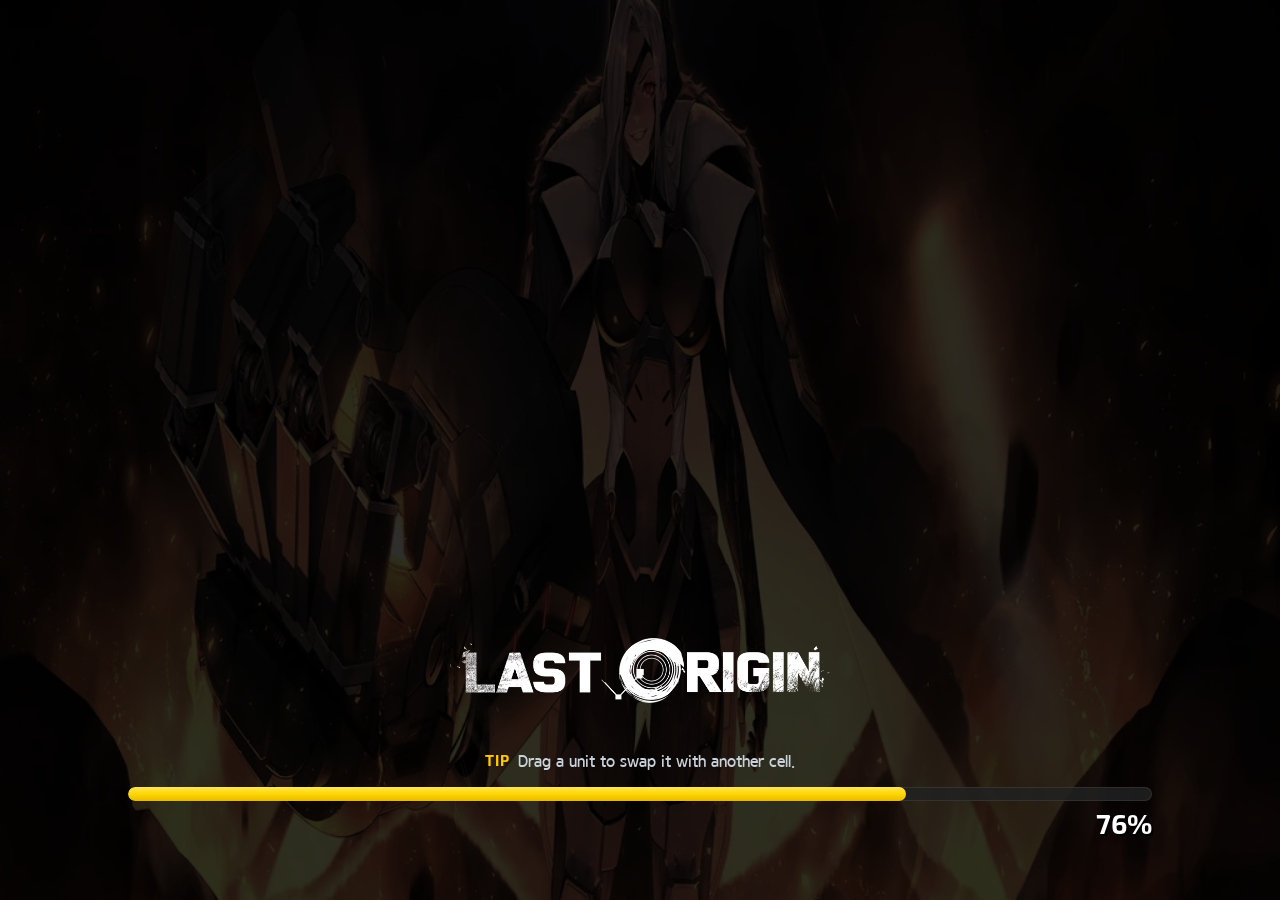
==== index.html @ cac37689 "Hell: pick one SS to start with (the battle waits until one is chosen) Co-Authored-By: Claude Opus 5" ====
<!doctype html>
<html lang="ko">
<head>
<meta charset="utf-8">
<meta name="viewport" content="width=device-width, initial-scale=1, viewport-fit=cover">
<meta name="theme-color" content="#0b0c0e">
<meta name="mobile-web-app-capable" content="yes">
<meta name="apple-mobile-web-app-capable" content="yes">
<meta name="apple-mobile-web-app-status-bar-style" content="black-translucent">
<meta name="apple-mobile-web-app-title" content="오르카 디펜스">
<meta name="format-detection" content="telephone=no">
<link rel="manifest" href="manifest.webmanifest">
<link rel="icon" href="icons/icon-192.png">
<link rel="apple-touch-icon" href="icons/icon-180.png">
<title>오르카 랜덤 디펜스</title>
<link rel="stylesheet" href="css/game.css">
<script defer src="js/pack.js"></script>
<script defer src="js/ui_assets.js"></script>
</head>
<body>
<div id="app">
  <header id="top">
    <div class="round" id="roundBox">
      <div class="rlabel"><small>WAVE</small><b id="waveNum">1<i>/80</i></b></div>
      <div class="rbody">
        <div class="rtop"><span class="rtitle" id="waveName">작전 대기</span><span class="rtime"><i class="ico"></i><span id="waveTime"></span></span></div>
        <div class="gauge"><i id="waveBar"></i></div>
      </div>
    </div>
    <div class="enemy" id="enemyBox" title="필드의 적이 100기가 되면 작전 실패">
      <span class="eicon"></span>
      <div class="ebody"><div class="etop"><span>적 개체 수</span><b id="enemyNum">0 / 100</b></div><div class="gauge r"><i id="enemyBar"></i></div></div>
    </div>
    <!-- boss / elite panel: part of the HUD (never over the field); between bosses it names the next one -->
    <div id="bossBar" class="idle"><div class="bimg" id="bossImg"></div><div class="bmain"><div class="row"><span id="bossName"></span><span id="bossTime"></span></div><div class="gauge r"><i id="bossHp"></i></div></div></div>
    <div class="spacer"></div>
    <div class="res" title="부품: 소환·강화 / 참치: 도박">
      <span class="ri gear"></span><b id="gold" class="gold">0</b><span class="sep"></span><span class="ri tuna"></span><b id="gems" class="gems">0</b>
    </div>
    <button class="rbtn" id="btnSettings" title="설정" aria-label="설정"><span class="g gear"></span></button>
    <button class="rbtn" id="btnPause" title="일시 정지 (P)" aria-label="일시 정지"><span class="g pause"></span></button>
  </header>

  <main id="stage">
    <div id="numLayer"></div>
    <button class="nextw" id="btnNext" title="다음 웨이브 호출 (N)" aria-label="다음 웨이브 호출 (N)" hidden><span></span><b>NEXT</b></button>
    <div id="toasts" role="status" aria-live="polite"></div>
    <div id="tip" hidden role="note"></div>
    <div id="reward" hidden></div>
    <div id="banner" class="banner" role="status" aria-live="polite"></div>
    <div id="announce" aria-live="polite"></div>
    <div id="roulette" aria-live="polite" hidden></div>
    <div id="popup" hidden></div>
    <div id="modal" hidden><div class="pwin" id="drawer"></div></div>
    <div id="pauseOv" hidden>
      <div class="dlg">
        <h4>작전 일시 정지</h4>
        <p>전투가 멈춰 있습니다. 작전을 계속하거나 처음부터 다시 시작할 수 있습니다.</p>
        <div class="row"><button class="btn" id="btnResume">작전 계속</button><button class="btn d" id="btnPauseSet">설정</button><button class="btn o" id="btnRestart">재출격</button><button class="btn d" id="btnPauseHome">타이틀</button></div>
        <div class="keys"><kbd>P</kbd> 계속 · <kbd>Esc</kbd> 닫기</div>
      </div>
    </div>
  </main>

  <footer id="bottom">
    <div id="odds"></div>
    <div class="acts">
      <button id="btnGamble" class="act" title="참치를 걸고 상위 랭크 유닛에 도전"><span class="ai random"></span><b>도박</b><small>참치 사용</small></button>
      <button id="btnSummon" class="summon" title="부품으로 무작위 유닛 소환 (Space)"><kbd>SPACE</kbd><span class="st"><b>소환</b><small><i class="ri"></i><span id="summonCost">20</span></small></span><span class="hexb"></span><span class="aidb" id="aidMini"></span></button>
      <button id="btnUpgrade" class="act" title="공격력 · 보스 피해 · 보급 · 행운 강화 (U)"><span class="ai research"></span><b>강화</b><small>공격력</small></button>
      <button id="btnMythic" class="act" title="연관 대원을 모아 UR 유닛 조합"><span class="ai mechanic"></span><b>조합</b><small>UR</small></button>
      <button id="btnSpeed" class="act" title="게임 속도 (1 · 2 · 3)"><span class="ai speed"></span><b id="speedTx">x1</b><small>배속</small></button>
      <button id="btnAuto" class="act" title="자동 진행: 소환 · 합성 (A)" aria-pressed="false"><span class="ai auto"></span><b>AUTO</b><small>자동 진행</small></button>
    </div>
  </footer>
</div>

<div id="loading" class="overlay">
  <div class="lbg"></div>
  <div class="lo" id="loadLogo"></div>
  <div class="ltip" id="loadTip"></div>
  <div class="lbar"><i id="loadBar"></i></div>
  <div class="lpct num" id="loadPct">0%</div>
</div>

<div id="title" class="overlay">
  <div id="titleBg"></div>
  <div class="logo"><div class="lo" id="logoImg"></div><div class="sub">RANDOM DEFENSE</div><h1>오르카 방어 작전</h1></div>
  <div id="titleChars"></div>
  <div class="brief">
    <div class="bh"><b>작전 브리핑</b><small>OPERATION BRIEFING</small></div>
    <div class="howto">
      <div><b><i>01</i>소환</b>부품으로 무작위 바이오로이드를 소환합니다. 소환할수록 비용이 오릅니다.</div>
      <div><b><i>02</i>합성</b>같은 유닛 3기를 모으면 한 단계 높은 랭크의 무작위 유닛이 됩니다.</div>
      <div><b><i>03</i>LR · UR</b>SSS 3기를 합성하면 LR, 같은 부대·연관 대원을 모으면 UR 유닛(같은 UR은 1기 한정)이 탄생합니다.</div>
      <div><b><i>04</i>방어</b>적이 100기 쌓이면 실패. 보스를 제한 시간 안에 못 잡으면 폭주합니다. 80웨이브 최종 보스를 쓰러뜨리면 승리!</div>
    </div>
  </div>
  <div class="diffs" id="diffSel"></div>
  <button class="btn lg" id="btnStart">작전 개시</button>
  <button class="btn d cont" id="btnContinue" hidden></button>
  <div class="best" id="bestRec"></div>
  <div class="keys"><kbd>Space</kbd> 소환 · <kbd>M</kbd> 합성 · <kbd>1</kbd><kbd>2</kbd><kbd>3</kbd> 속도 · <kbd>N</kbd> 다음 웨이브 · <kbd>P</kbd> 일시 정지 · 유닛을 드래그해 위치 교환</div>
  <button class="notesBtn" id="btnNotes">패치 노트</button>
  <div class="ver">LAST ORIGIN FAN DEFENSE · ver 1.68</div>
</div>

<div id="pickOv" hidden role="dialog" aria-modal="true" aria-labelledby="pickTitle">
  <div class="dlg pickdlg">
    <h4 id="pickTitle">출격 대원 선택</h4>
    <p>헬 작전에 함께할 SS 대원 한 명을 고르세요</p>
    <div class="plist" id="pickList"></div>
  </div>
</div>

<div id="notesOv" hidden role="dialog" aria-modal="true" aria-labelledby="notesTitle">
  <div class="dlg notes">
    <h4 id="notesTitle">패치 노트</h4>
    <div class="nlist" id="notesList"></div>
    <div class="row"><button class="btn d" id="notesClose">닫기</button></div>
  </div>
</div>

<div id="askOv" hidden role="alertdialog" aria-modal="true" aria-labelledby="askTitle">
  <div class="dlg">
    <h4 id="askTitle"></h4>
    <p id="askText"></p>
    <div class="row"><button class="btn o" id="askOk"></button><button class="btn d" id="askNo">취소</button></div>
  </div>
</div>

<div id="result" class="overlay" hidden>
  <div class="rwrap">
    <div class="mc">
      <h2>임무 완료</h2>
      <div class="lab"></div>
      <div class="reason"></div>
      <div class="stars"><i></i><i></i><i></i></div>
      <div class="ml"></div>
      <div class="rbtns"><button class="btn lg" id="btnRetry">재출격</button><button class="btn d lg" id="btnHome">타이틀</button></div>
    </div>
    <div class="report"><div class="rh"><b>전투 보고</b><small>BATTLE REPORT</small></div><div class="rteam"></div></div>
  </div>
</div>

<script defer src="js/vendor/three.min.js"></script>
<script defer src="js/vendor/CopyShader.js"></script>
<script defer src="js/vendor/LuminosityHighPassShader.js"></script>
<script defer src="js/vendor/EffectComposer.js"></script>
<script defer src="js/vendor/RenderPass.js"></script>
<script defer src="js/vendor/ShaderPass.js"></script>
<script defer src="js/vendor/UnrealBloomPass.js"></script>
<script defer src="js/assets.js"></script>
<script defer src="js/commander.js"></script>
<script defer src="js/notes.js"></script>
<script defer src="js/data.js"></script>
<script defer src="js/i18n_data.js"></script>
<script defer src="js/i18n.js"></script>
<script defer src="js/anim_events.js"></script>
<script defer src="js/audio.js"></script>
<script defer src="js/fx.js"></script>
<script defer src="js/sd.js"></script>
<script defer src="js/fxbake.js"></script>
<script defer src="js/fx/_meta.js"></script>
<script defer src="js/ui.js"></script>
<script defer src="js/game.js"></script>
<script defer src="js/tutorial.js"></script>
<script>
// scripts are deferred so the loading screen paints first; they run in order before DOMContentLoaded
// a failed boot (no network for the three.js CDN, no WebGL) must say so instead of leaving the loading bar stuck
function bootFailed(err) {
  console.error(err);
  const tip = document.getElementById('loadTip'), tr = (s) => (window.T ? T(s) : s);
  const gl = (() => { try { const c = document.createElement('canvas'); return !!(c.getContext('webgl2') || c.getContext('webgl')); } catch (e) { return false; } })();
  tip.innerHTML = '<b style="color:#ff6060">' + tr(!window.THREE ? '그래픽 엔진을 불러오지 못했습니다. 네트워크 연결을 확인해 주세요.' : !gl ? '이 브라우저/기기에서 WebGL을 사용할 수 없습니다.' : '게임을 시작하지 못했습니다.') + '</b> ' +
    '<button class="btn" style="margin-left:8px;height:32px;padding:0 14px;font-size:14px" onclick="location.reload()">' + tr('다시 시도') + '</button>';
}
document.addEventListener('DOMContentLoaded', () => {
  try {
    I18N.init();
    if (!window.THREE || !window.GAME) throw new Error('engine scripts missing');
    Promise.resolve(GAME.boot()).catch(bootFailed);
  } catch (e) { bootFailed(e); }
});
// dev only: index.html?smoke=1 runs the smoke tests (tools/lab/smoke.js) once the game has loaded
if (/[?&]smoke=1/.test(location.search)) {
  document.addEventListener('DOMContentLoaded', () => { const s = document.createElement('script'); s.src = 'tools/lab/smoke.js?' + Date.now(); document.head.appendChild(s); });
}
// dev only: index.html?mute=1&lab=<plan> runs a balance batch (tools/lab/balance.js) in a headless browser
if (/[?&]lab=/.test(location.search)) {
  document.addEventListener('DOMContentLoaded', () => {
    const plan = JSON.parse(decodeURIComponent(location.search.match(/[?&]lab=([^&]*)/)[1]));
    const t0 = Date.now();
    const go = () => {
      if (!window.GAME || !window.UI || !document.getElementById('loading').hidden) {
        if (Date.now() - t0 > 90000) { location.reload(); return; } // a stalled load (busy dev server): start over
        return setTimeout(go, 300);
      }
      document.getElementById('btnStart').click();
      const s = document.createElement('script');
      s.src = 'tools/lab/balance.js?' + Date.now();
      s.onload = async () => {
        // a sweep may override the difficulty's enemy HP curve: plan.hp = [hp0, hp1]
        if (plan.hp) plan.runs.forEach((p) => p.diffs.forEach((d) => Object.assign(DATA.BAL.diffs[d], { hp0: plan.hp[0], hp1: plan.hp[1] })));
        for (const p of plan.runs) await BALANCE.evaluate(p);
        fetch('tools/lab/out/lab_done_' + plan.id + '.json', { method: 'PUT', body: '{}' });
      };
      document.head.appendChild(s);
    };
    go();
  });
}
// no "install this app?" banner (Chrome / Edge / Android): the page stays a page; the browser menu can still add it
addEventListener('beforeinstallprompt', (e) => e.preventDefault());
// offline cache for installs / repeat visits (skipped on local / LAN dev hosts unless ?sw=1)
const devHost = /^(localhost|127\.|10\.|192\.168\.|172\.(1[6-9]|2\d|3[01])\.|\[?::1)/.test(location.hostname);
if ('serviceWorker' in navigator && location.protocol !== 'file:' && (!devHost || /[?&]sw=1/.test(location.search))) {
  // a new build waits (old worker + old cache keep serving this session) until the player is on the title screen:
  // only then it is activated and the page reloads, so neither a battle nor its result screen is interrupted
  const hadController = !!navigator.serviceWorker.controller;
  const atTitle = () => !window.GAME || GAME.G.phase === 'title';
  navigator.serviceWorker.register('sw.js').then((reg) => {
    setInterval(() => { if (reg.waiting && hadController && atTitle()) reg.waiting.postMessage('skipWaiting'); }, 2000);
  }).catch(() => {});
  navigator.serviceWorker.addEventListener('controllerchange', () => { if (hadController && atTitle()) location.reload(); });
}
// a lazily loaded data file from a newer deploy was refused (BUILD_MISMATCH): pick up the new build at the title
if (location.protocol !== 'file:') {
  // once per session at most: if the mismatch survives the reload (stale HTTP / edge cache), stop and tell the player
  const tries = () => { try { return +sessionStorage.getItem('lao_mismatch_reload') || 0; } catch (e) { return 9; } };
  let told = false;
  setInterval(() => {
    if (!window.GAME) return;
    // a battle running on consistent data: this build is fine, so a later deploy may reload once again
    if (!window.BUILD_MISMATCH && GAME.G.phase === 'play' && tries()) { try { sessionStorage.removeItem('lao_mismatch_reload'); } catch (e) { /* ignore */ } }
    if (!window.BUILD_MISMATCH || GAME.G.phase !== 'title') return;
    if (tries() < 1) { try { sessionStorage.setItem('lao_mismatch_reload', '1'); } catch (e) { /* no storage: no reload */ } if (tries() === 1) location.reload(); }
    else if (!told) { told = true; if (window.UI && UI.toast) UI.toast(T('새 버전이 배포되었습니다. 앱을 다시 열면 적용됩니다'), ''); }
  }, 2000);
}
</script>
</body>
</html>
---- css/game.css ----
/* HUD styled after the original game's NGUI panels (Panel_StageBattle, Panel_RoundInfo, Panel_ToastMsg,
   Panel_GambleResult, Panel_MissionComplete/Fail, Panel_battle_MessageDialog). Sprites come from
   js/ui_assets.js as --s-<key> custom properties. */
:root {
  --ink: #16181c;
  --panel: rgba(12, 13, 16, 0.86);
  --hudbg: rgba(10, 12, 16, 0.78);
  --panel2: rgba(26, 28, 33, 0.94);
  --line: #8f9294;
  --line2: rgba(255, 255, 255, 0.12);
  --y: #ffcc00;
  --y2: #f7c00a;
  --o: #ff7800;
  --o2: #ff6200;
  --cy: #33d1fa;
  --gr: #8df419;
  --red: #d71e1e;
  --txt: #ffffff;
  --txt2: #e1ffff;
  --mut: #9aa3ab;
  --navy: #18314b;
  --C: #63d34a; --R: #38b6ff; --E: #ffc81e; --L: #ff9420; --M: #ff3d5a;
  --kr: 'Godo', 'Noto Sans KR', system-ui, sans-serif;
  --en: 'Exo2', 'Godo', system-ui, sans-serif;
}
* { box-sizing: border-box; }
html, body { margin: 0; height: 100%; background: #0b0c0e; color: var(--txt); overflow: hidden; overscroll-behavior: none;
  -webkit-tap-highlight-color: transparent; -webkit-touch-callout: none; -webkit-text-size-adjust: 100%;
  font-family: var(--kr); font-weight: 400; user-select: none; -webkit-user-select: none; touch-action: none; }
button { font: inherit; color: inherit; cursor: pointer; background: none; border: 0; padding: 0; }
button:disabled { cursor: not-allowed; }
::-webkit-scrollbar { width: 8px; height: 8px; }
::-webkit-scrollbar-track { background: rgba(0, 0, 0, 0.35); }
::-webkit-scrollbar-thumb { background: rgba(255, 204, 0, 0.55); }
::-webkit-scrollbar-thumb:hover { background: var(--y); }
* { scrollbar-color: rgba(255, 204, 0, 0.55) rgba(0, 0, 0, 0.35); scrollbar-width: thin; }
button:focus-visible { outline: 2px solid var(--y); outline-offset: 2px; }
.num { font-family: var(--en); font-weight: 700; font-variant-numeric: tabular-nums; }
.sp { display: inline-block; background: center / contain no-repeat; flex: none; }
.ico { width: 1.1em; height: 1.1em; vertical-align: -0.2em; margin-right: 3px; display: inline-block; background: center / contain no-repeat; }
.ico.gear { background-image: var(--s-i_gear); filter: brightness(0) saturate(100%) invert(80%) sepia(64%) saturate(1200%) hue-rotate(359deg); }
.ico.tuna { background-image: var(--s-i_tuna); width: 1.35em; }
[data-tip] { position: relative; }

#app { position: fixed; inset: 0; display: flex; flex-direction: column; }

/* ── top HUD ─────────────────────────────────────────── */
#top { position: relative; display: flex; align-items: center; gap: 12px; z-index: 5;
  padding: max(8px, env(safe-area-inset-top)) max(14px, env(safe-area-inset-right)) 8px max(14px, env(safe-area-inset-left));
  background: linear-gradient(180deg, rgba(8, 9, 11, 0.96), rgba(8, 9, 11, 0.78) 70%, rgba(8, 9, 11, 0)); }
#top::after { content: ''; position: absolute; left: 0; right: 0; bottom: 0; height: 1px;
  background: linear-gradient(90deg, rgba(255, 204, 0, 0.55), rgba(255, 255, 255, 0.08) 40%, rgba(255, 255, 255, 0.08) 60%, rgba(255, 204, 0, 0.35)); }
.spacer { flex: 1; }

/* round panel: Panel_RoundInfo (dark block, orange round tag, yellow progress) */
.round { position: relative; display: flex; align-items: stretch; min-width: 300px; height: 50px; background: var(--hudbg);
  border: 1px solid rgba(143, 146, 148, 0.55); clip-path: polygon(0 0, 100% 0, calc(100% - 14px) 100%, 0 100%); }
.round .rlabel { display: flex; flex-direction: column; justify-content: center; align-items: flex-start; padding: 0 14px 0 12px;
  background: linear-gradient(100deg, #ffcc00, #f0a800); color: #111; clip-path: polygon(0 0, 100% 0, calc(100% - 12px) 100%, 0 100%); padding-right: 22px; }
.round .rlabel small { font-family: var(--en); font-weight: 700; font-size: 11px; letter-spacing: 2px; line-height: 1; }
.round .rlabel b { font-family: var(--en); font-weight: 900; font-style: italic; font-size: 30px; line-height: 0.95; }
.round .rlabel b i { font-size: 13px; font-weight: 700; font-style: normal; opacity: 0.65; margin-left: 2px; }
.round .rbody { flex: 1; display: flex; flex-direction: column; justify-content: center; gap: 5px; padding: 0 22px 0 10px; min-width: 0; }
.round .rtop { display: flex; justify-content: space-between; align-items: baseline; gap: 8px; white-space: nowrap; }
.round .rtitle { font-size: 14px; color: var(--y); overflow: hidden; text-overflow: ellipsis; }
.round .rtitle.boss { color: #ff6a4d; }
.round .rtime { font-family: var(--en); font-weight: 700; font-size: 14px; color: var(--txt2); }
.round .rtime .ico { width: 14px; height: 14px; background-image: var(--s-i_time); }
.gauge { position: relative; height: 8px; background: rgba(34, 9, 5, 0.75); border: 1px solid rgba(255, 255, 255, 0.14); overflow: hidden; }
.gauge i { position: absolute; inset: 0; transform-origin: 0 50%; transform: scaleX(0); background: linear-gradient(180deg, #ffd34d, #ffa300); transition: transform 0.15s linear; }
.gauge i::after { content: ''; position: absolute; inset: 0; background: repeating-linear-gradient(90deg, transparent 0 7px, rgba(0, 0, 0, 0.25) 7px 8px); }
.gauge.r i { background: linear-gradient(180deg, #ff4b3b, #b80f0f); }
.gauge.g i { background: linear-gradient(180deg, #b6ff4a, #6fd000); }
.gauge.c i { background: linear-gradient(180deg, #7ff0ff, #19a8e6); }

/* enemy counter */
.enemy { display: flex; align-items: center; gap: 10px; min-width: 250px; height: 50px; padding: 0 18px 0 12px; background: var(--hudbg);
  border: 1px solid rgba(143, 146, 148, 0.55); clip-path: polygon(14px 0, 100% 0, calc(100% - 14px) 100%, 0 100%); transition: background 0.2s; }
.enemy .eicon { width: 34px; height: 34px; background: var(--s-i_warning) center / 26px no-repeat, var(--s-hex_g) center / contain no-repeat; flex: none; opacity: 0.9; }
.enemy .ebody { flex: 1; display: flex; flex-direction: column; gap: 5px; min-width: 0; }
.enemy .etop { display: flex; justify-content: space-between; align-items: baseline; font-size: 13px; color: var(--mut); white-space: nowrap; gap: 8px; }
.enemy .etop b { font-family: var(--en); font-weight: 700; font-size: 21px; line-height: 1; color: #fff; }
.enemy .etop b small { font-size: 13px; color: var(--mut); font-weight: 600; }
.enemy.warn .etop b { color: var(--y); }
.enemy.danger { background: linear-gradient(90deg, rgba(90, 0, 0, 0.92), rgba(30, 0, 0, 0.9)); animation: dangerPulse 0.5s infinite alternate; }
.enemy.danger .eicon { background: var(--s-i_warning) center / 26px no-repeat, var(--s-enemyinfo_r) center / contain no-repeat; }
.enemy.danger .etop b, .enemy.danger .etop span { color: #ff6a55; }
.enemy.danger .etop b small { color: #ffb4a8; }
.enemy.crit .eicon { animation: blink 0.4s steps(2) infinite; }
@keyframes dangerPulse { to { box-shadow: inset 0 0 22px rgba(255, 40, 30, 0.6); } }

/* resources: Panel_Resources_NewUi */
.res { display: flex; align-items: center; gap: 8px; height: 50px; padding: 0 18px; background: var(--hudbg);
  border: 1px solid rgba(143, 146, 148, 0.55); clip-path: polygon(12px 0, 100% 0, calc(100% - 12px) 100%, 0 100%); }
.res .ri { width: 24px; height: 24px; background: center / contain no-repeat; }
.res .ri.gear { background-image: var(--s-i_gear); filter: drop-shadow(0 0 0 #ffce04); }
.res .ri.gear { -webkit-mask: var(--s-i_gear) center / contain no-repeat; mask: var(--s-i_gear) center / contain no-repeat; background: #ffce04; }
.res .ri.tuna { width: 30px; background-image: var(--s-i_tuna); }
.res b { font-family: var(--en); font-weight: 700; font-size: 18px; min-width: 44px; }
.res .gold { color: #ffe27a; } .res .gems { color: #bff3ff; }
.res .sep { width: 2px; height: 22px; background: rgba(255, 255, 255, 0.12); margin: 0 4px; }

/* round grey icon buttons (battle option row) */
.rbtn { position: relative; width: 46px; height: 46px; flex: none; margin-left: 4px; border-radius: 50%; display: grid; place-items: center;
  background: radial-gradient(circle at 50% 40%, rgba(160, 160, 160, 0.55), rgba(110, 110, 110, 0.45)); box-shadow: inset 0 0 0 2px rgba(0, 0, 0, 0.35), 0 2px 6px rgba(0, 0, 0, 0.5);
  transition: transform 0.08s, background 0.15s; }
.rbtn:hover { background: radial-gradient(circle at 50% 40%, rgba(190, 190, 190, 0.65), rgba(120, 120, 120, 0.55)); }
.rbtn:active { transform: scale(0.92); }
.rbtn .g { width: 24px; height: 24px; background: #fff; -webkit-mask: center / contain no-repeat; mask: center / contain no-repeat; }
.rbtn .g.music { -webkit-mask-image: var(--s-i_music); mask-image: var(--s-i_music); }
.rbtn .g.gear { -webkit-mask-image: var(--s-i_gear); mask-image: var(--s-i_gear); width: 26px; height: 26px; }
.rbtn.off .g.music { opacity: 0.45; }
.rbtn.off::after { content: ''; position: absolute; width: 30px; height: 3px; background: #ff5a3a; transform: rotate(-45deg); border-radius: 2px; }
.rbtn .g.pause { -webkit-mask: none; mask: none; background: none; width: 18px; height: 20px; border-left: 6px solid #fff; border-right: 6px solid #fff; }
.rbtn.on .g.pause { width: 0; height: 0; border: 0; border-left: 18px solid #fff; border-top: 11px solid transparent; border-bottom: 11px solid transparent; margin-left: 5px; }
/* speed + AUTO: bottom bar { position: absolute; right: max(14px, env(safe-area-inset-right)); bottom: max(12px, env(safe-area-inset-bottom)); display: flex; flex-direction: column; gap: 6px; z-index: 2; }
/* AUTO toggle: same plate as the speed button { position: relative; height: 50px; min-width: 76px; padding: 0 12px; display: flex; align-items: center; justify-content: center;
  background: var(--s-btn13_k) 0 0 / 100% 100%; color: #9aa3ad; font-family: var(--en); font-weight: 900; font-style: italic; font-size: 18px; letter-spacing: 1px; }

/* ── stage overlays ───────────────────────────────────── */
#stage { position: relative; flex: 1; min-height: 0; overflow: hidden; }
#stage canvas { display: block; width: 100%; height: 100%; }
#numLayer { position: absolute; inset: 0; pointer-events: none; overflow: hidden; contain: strict; }

/* damage digits: the game's bitmap fonts */
.dmg { position: absolute; left: 0; top: 0; display: flex; align-items: flex-end; opacity: 0; white-space: nowrap; will-change: transform, opacity; contain: layout style; }
.dmg span { display: block; flex: none; background-repeat: no-repeat; background-image: var(--dmg); }
.dmg.crit span { background-image: var(--dmgc); }
.dmg.on { animation: dmgUp 0.75s ease-out forwards; }
@keyframes dmgUp { 0% { opacity: 1; transform: translate(-50%, -50%) scale(var(--s0, 0.55)); } 18% { transform: translate(-50%, -85%) scale(var(--s1, 0.42)); }
  70% { opacity: 1; } 100% { opacity: 0; transform: translate(-50%, -170%) scale(var(--s1, 0.42)); } }
.dmg.miss { width: 64px; height: 25px; background: var(--s-miss) center / contain no-repeat; }
.ult { position: absolute; left: 0; top: 0; font-family: var(--kr); font-weight: 700; font-size: 22px; color: #fff; white-space: nowrap; padding: 4px 18px 5px 14px;
  background: linear-gradient(90deg, rgba(0, 0, 0, 0.85), rgba(0, 0, 0, 0.55)); border-left: 4px solid var(--c); clip-path: polygon(0 0, 100% 0, calc(100% - 10px) 100%, 0 100%);
  text-shadow: 0 0 10px var(--c); will-change: transform, opacity; }
@keyframes ultIn { 0% { opacity: 0; transform: translate(-30%, -100%); } 14% { opacity: 1; transform: translate(-50%, -100%); } 80% { opacity: 1; } 100% { opacity: 0; transform: translate(-50%, -150%); } }

/* boss / elite panel: a HUD box like the round / enemy boxes (never over the field). Between bosses it is .idle and
   names the next boss; with a boss or elite on the field it shows its portrait, clock and HP */
#top .spacer { display: none; } /* the boss panel takes the spare width instead */
#bossBar { position: relative; flex: 1 1 260px; min-width: 150px; max-width: 520px; height: 50px; display: flex; align-items: center; gap: 10px; padding: 0 14px 0 6px;
  background: var(--hudbg); border: 1px solid rgba(143, 146, 148, 0.55); clip-path: polygon(14px 0, 100% 0, calc(100% - 14px) 100%, 0 100%); }
#bossBar .bimg { width: 38px; height: 38px; margin-left: 10px; background: #000 center / cover no-repeat; border: 1px solid rgba(255, 255, 255, 0.3); flex: none; }
#bossBar .bmain { flex: 1; min-width: 0; }
#bossBar .row { display: flex; justify-content: space-between; align-items: baseline; gap: 8px; margin-bottom: 5px; white-space: nowrap; }
#bossName { font-size: 15px; color: var(--y); overflow: hidden; text-overflow: ellipsis; min-width: 0; }
#bossName small { font-family: var(--en); font-weight: 700; font-size: 11px; color: #ff6a4d; letter-spacing: 2px; margin-right: 6px; }
#bossTime { font-family: var(--en); font-weight: 700; font-size: 15px; color: #ff6a4d; flex: none; }
#bossBar .gauge { height: 8px; }
#bossBar.elite #bossName small { color: #ff9a2a; }
#bossBar.berserk { animation: berserk 0.8s ease-in-out infinite alternate; }
@keyframes berserk { to { background-color: rgba(120, 0, 0, 0.7); } }
#bossBar .shield { color: #7fdcff; font-size: 12px; margin-left: 6px; }
#bossBar.idle .bimg { opacity: 0.45; filter: grayscale(1); }
#bossBar.idle #bossName { color: #c9d2da; font-size: 13px; }
#bossBar.idle #bossName small { color: var(--mut); }
#bossBar.idle #bossTime { color: var(--mut); font-size: 13px; }
#bossBar.idle .gauge { visibility: hidden; }
/* call the next wave early: at the spawn portal (bottom-right of the field), where the next wave comes from */
.nextw { position: absolute; right: max(10px, env(safe-area-inset-right)); bottom: 10px; z-index: 4; height: 34px; padding: 0 12px 0 16px; gap: 8px;
  display: flex; align-items: center; background: linear-gradient(180deg, #ffd34d, #f0a800); color: #111; cursor: pointer;
  clip-path: polygon(10px 0, 100% 0, 100% 100%, 0 100%); animation: nextIn 0.25s ease-out; }
.nextw[hidden] { display: none; }
.nextw b { font-family: var(--en); font-weight: 900; font-style: italic; font-size: 15px; letter-spacing: 1px; }
/* « : the next wave walks left from the bottom-right portal */
.nextw span { width: 16px; height: 14px; background: #111; clip-path: polygon(100% 0, 50% 50%, 50% 0, 0 50%, 50% 100%, 50% 50%, 100% 100%); }
.nextw:hover { filter: brightness(1.15); }
.nextw:active { transform: scale(0.94); }
@keyframes nextIn { from { opacity: 0; transform: translateX(12px); } }
#popup .mana .ult { height: 30px; padding: 0 14px; margin-top: 6px; font-size: 14px; }
/* boss reward: pick one */
#reward { position: absolute; left: 50%; bottom: 12px; transform: translateX(-50%); z-index: 5; width: min(620px, calc(100% - 24px)); padding: 10px; background: rgba(8, 10, 14, 0.9); border: 1px solid rgba(255, 204, 0, 0.5); }
#reward[hidden] { display: none; }
#reward .rh { margin-bottom: 8px; font-size: 14px; color: var(--y); text-align: center; }
#reward .rh .rt { display: block; margin-top: 2px; font-size: 12px; color: #9fb0bc; }
#reward .rh .rt:empty { display: none; }
#reward .rc { display: grid; grid-template-columns: repeat(3, 1fr); gap: 8px; }
#reward button { display: flex; flex-direction: column; gap: 4px; padding: 10px 8px; text-align: center; color: #fff; background: rgba(255, 255, 255, 0.06); border: 1px solid rgba(255, 255, 255, 0.18); }
#reward button:hover { border-color: var(--y); background: rgba(255, 204, 0, 0.12); }
#reward b { font-size: 15px; } #reward small { font-size: 12px; line-height: 1.35; color: #cfd6dc; }
@media (max-width: 720px) { #reward button { padding: 8px 4px; } #reward b { font-size: 13px; } #reward small { font-size: 11px; } }
.summon .aidb { position: absolute; top: 5px; right: 10px; display: flex; gap: 4px; pointer-events: none; }
.summon .aidb i { padding: 0 5px; font-family: var(--en); font-style: normal; font-weight: 700; font-size: 11px; line-height: 16px; color: #fff; background: rgba(0, 0, 0, 0.45); }
.summon .aidb i.on { color: #111; background: #7dffb0; }
#odds .aid { grid-column: 1 / -1; justify-self: start; padding: 1px 7px; font-size: 12px; color: #cfd6dc; border: 1px solid rgba(255, 255, 255, 0.2); }
#odds .aid.on { color: #111; background: #7dffb0; border-color: #7dffb0; }
#result .share { margin-top: 8px; align-self: flex-start; padding: 5px 12px; font-size: 13px; color: #dfe6ec; background: rgba(255, 255, 255, 0.08); border: 1px solid rgba(255, 255, 255, 0.25); }
#result .goal { margin-top: 8px; padding: 6px 10px; font-size: 14px; color: var(--y); border-left: 3px solid var(--y); background: rgba(255, 204, 0, 0.08); }
/* title: difficulty and best record */
.diffs { display: flex; gap: 6px; margin-bottom: 14px; }
.diffs button { min-width: 96px; height: 38px; padding: 0 14px; font-size: 15px; color: #cfd6dc; background: rgba(0, 0, 0, 0.55); border: 1px solid rgba(255, 255, 255, 0.18); }
.diffs button.on { color: #111; background: var(--y); border-color: var(--y); font-weight: 700; }
.diffs button.daily { margin-left: 10px; border-color: rgba(127, 240, 255, 0.5); color: #bff3ff; }
.diffs button.daily.on { color: #111; background: #7ff0ff; border-color: #7ff0ff; }
@media (max-width: 720px) { .diffs { flex-wrap: wrap; justify-content: center; } .diffs button { min-width: 72px; } .diffs button.daily { margin-left: 0; } }
.best { margin-top: 10px; font-size: 13px; color: rgba(255, 255, 255, 0.75); min-height: 18px; }
.best b { color: var(--y); }
#popup .warn { margin-top: 8px; padding: 6px 8px; font-size: 12px; line-height: 1.4; color: #ffb4a0; background: rgba(255, 60, 40, 0.14); border-left: 3px solid #ff5a3a; }

/* banners */
.banner { position: absolute; left: 0; right: 0; top: 34%; height: 0; pointer-events: none; z-index: 5; display: flex; justify-content: center; }
.banner > div { position: absolute; top: 0; transform: translateY(-50%); width: 100%; display: flex; flex-direction: column; align-items: center; opacity: 0; }
.banner.on > div { animation: bannerIn 2.3s cubic-bezier(.2, .8, .2, 1) forwards; }
.banner .band { width: 100%; padding: 14px 0 12px; display: flex; flex-direction: column; align-items: center; gap: 4px;
  background: linear-gradient(90deg, transparent, rgba(0, 0, 0, 0.82) 22%, rgba(0, 0, 0, 0.82) 78%, transparent); position: relative; }
.banner .band::before, .banner .band::after { content: ''; position: absolute; left: 12%; right: 12%; height: 2px; background: linear-gradient(90deg, transparent, var(--y), transparent); }
.banner .band::before { top: 0; } .banner .band::after { bottom: 0; }
.banner .ms { width: min(470px, 80vw); aspect-ratio: 626 / 111; background: var(--s-missionstart) center / contain no-repeat; filter: drop-shadow(0 0 12px rgba(255, 255, 255, 0.35)); }
.banner .bs { width: min(240px, 50vw); aspect-ratio: 571 / 111; background: var(--s-battlestart) center / contain no-repeat; opacity: 0.85; }
.banner .wv { font-family: var(--en); font-weight: 900; font-style: italic; font-size: 64px; line-height: 1; color: #fff; letter-spacing: 2px; text-shadow: 0 0 18px rgba(255, 204, 0, 0.5); }
.banner .wv em { color: var(--y); font-style: italic; }
.banner .sub { font-size: 17px; color: var(--txt2); letter-spacing: 1px; }
.banner.boss .band { background: linear-gradient(90deg, transparent, rgba(60, 0, 0, 0.88) 18%, rgba(30, 0, 0, 0.88) 82%, transparent); }
.banner.boss .band::before, .banner.boss .band::after { height: 10px; left: 0; right: 0;
  background: repeating-linear-gradient(-45deg, #ffb400 0 14px, #111 14px 28px); opacity: 0.9; }
.banner .ct { display: flex; align-items: center; gap: 14px; }
.banner .ct .mk { width: 22px; height: 84px; background: var(--s-caution_mark) center / contain no-repeat; animation: blink 0.35s steps(2) infinite; }
.banner .ct .tx { width: 280px; aspect-ratio: 136 / 28; background: var(--s-caution_text) center / contain no-repeat; }
.banner.boss .sub { color: #ffd2c8; font-size: 20px; }
.banner.boss .sub b { color: var(--y); font-weight: 700; }
@keyframes blink { 50% { opacity: 0.2; } }
@keyframes bannerIn { 0% { opacity: 0; transform: translateY(-50%) scaleY(0.2); } 9% { opacity: 1; transform: translateY(-50%) scaleY(1); }
  80% { opacity: 1; } 100% { opacity: 0; transform: translateY(-50%) translateX(-6%); } }

/* toasts: Panel_ToastMsg */
#toasts { position: absolute; top: 14px; left: 12px; right: 12px; display: flex; flex-direction: column; align-items: center; gap: 6px; pointer-events: none; z-index: 3; }
#toasts .toast { width: fit-content; max-width: min(620px, 100%); }
@media (max-width: 720px) { .toast { font-size: 14px; padding: 8px 16px; } }
/* a long message wraps inside its box (one line ran past the frame on phones) */
.toast { min-width: min(280px, 100%); max-width: 100%; text-align: center; padding: 10px 22px; font-size: 16px; line-height: 1.4; color: var(--txt2);
  white-space: normal; word-break: keep-all; overflow-wrap: anywhere;
  /* see-through: the field stays visible under a message (text keeps a shadow so it still reads over busy fights) */
  background: rgba(13, 22, 27, 0.55); -webkit-backdrop-filter: blur(2px); backdrop-filter: blur(2px);
  border: 10px solid transparent; border-image: var(--s-glowframe_y) 22 / 10px; margin: -4px 0; text-shadow: 0 1px 3px rgba(0, 0, 0, 0.95);
  animation: toast 1.9s forwards; }
.toast.fail { filter: hue-rotate(-40deg) saturate(1.4); color: #ffd8d0; }
.toast.gem { color: #fff6c0; }
@keyframes toast { 0% { opacity: 0; transform: scaleY(0.4); } 9%, 82% { opacity: 0.92; transform: none; } 100% { opacity: 0; } }

/* summon / merge announce: passive panel (blue slanted) sliding from the right */
/* first-run tips: one per topic, ever; tap to close */
#tip { position: absolute; left: 50%; top: 64px; transform: translateX(-50%); z-index: 7; width: min(440px, calc(100% - 24px)); padding: 10px 14px 10px 44px;
  background: rgba(8, 10, 14, 0.94); border: 1px solid rgba(255, 204, 0, 0.6); border-left: 4px solid var(--y); color: #e8edf2; font-size: 14px; line-height: 1.45;
  cursor: pointer; animation: tipIn 0.3s; }
#tip[hidden] { display: none; }
#tip::before { content: 'TIP'; position: absolute; left: 10px; top: 11px; font-family: var(--en); font-weight: 700; font-size: 12px; color: var(--y); letter-spacing: 1px; }
#tip b { color: var(--y); }
@keyframes tipIn { from { opacity: 0; transform: translate(-50%, -8px); } }
#announce { position: absolute; right: 0; top: 56%; pointer-events: none; z-index: 4; }
.ann { position: relative; width: 440px; height: 84px; display: flex; align-items: center; gap: 12px; padding: 0 26px 0 104px;
  background: var(--s-passive_l) 0 0 / 100% 100% no-repeat; animation: annIn 0.32s cubic-bezier(.2, .8, .2, 1); }
.ann.r4 { background-image: var(--s-passive_r); }
.ann.out { transition: 0.45s; opacity: 0; transform: translateX(40px); }
.ann .hx { position: absolute; left: 10px; top: 50%; width: 84px; height: 84px; transform: translateY(-50%); }
.ann > div { flex: 1; min-width: 0; }
.ann .rk { width: 46px; height: 46px; background: center / contain no-repeat; flex: none; filter: drop-shadow(0 2px 4px rgba(0, 0, 0, 0.6)); }
.ann small { display: block; font-size: 13px; color: var(--c); letter-spacing: 1px; }
.ann b { font-size: 24px; text-shadow: 0 2px 4px rgba(0, 0, 0, 0.6); }
@keyframes annIn { from { opacity: 0; transform: translateX(80px); } }

/* hexagon portrait (the formation screen's hex icon): tier-coloured rim around the portrait */
.hx { position: relative; flex: none; display: inline-block; filter: drop-shadow(0 2px 4px rgba(0, 0, 0, 0.6)); }
.hx::before, .hx::after { content: ''; position: absolute; clip-path: polygon(50% 0, 96% 25%, 96% 75%, 50% 100%, 4% 75%, 4% 25%); }
.hx::before { inset: 0; background: linear-gradient(160deg, color-mix(in srgb, var(--c, #fff) 100%, #fff 35%), var(--c, #fff) 45%, color-mix(in srgb, var(--c, #fff) 60%, #000)); }
/* portrait zoomed out 15% (128% -> 109%) and raised so the face sits in the middle of the hexagon */
.hx::after { inset: 7%; background: var(--img) center 120% / 109% no-repeat, #1a1d22; }
.hx .hrk { position: absolute; z-index: 1; left: 50%; bottom: -2px; transform: translateX(-50%); padding: 0 4px; min-width: 16px; text-align: center; white-space: nowrap;
  font: 700 normal 10px/13px var(--en); letter-spacing: 0.5px; color: #111; background: var(--c, #fff); border: 1px solid rgba(0, 0, 0, 0.6); border-radius: 3px; pointer-events: none; }

/* unit detail popup (BattleCharacterDetail-like) */
#popup { position: absolute; left: 0; top: 0; width: 300px; padding: 12px 14px 14px; z-index: 6; background: rgba(8, 9, 11, 0.92);
  border: 2px solid transparent; border-image: var(--s-sqframe) 6 14 fill / 6px 14px; box-shadow: 0 12px 30px rgba(0, 0, 0, 0.6); }
#popup[hidden] { display: none; }
#popup .synergy { margin-top: 9px; padding: 9px; border: 1px solid #687080; background: rgba(104,112,128,.12); font-size: 12px; }
#popup .synergy.active { border-color: #7dffb0; background: rgba(65,180,110,.12); }
#popup .synergy > b { display: flex; justify-content: space-between; gap: 8px; color: #fff; }
#popup .synergy > b span { color: #bdc4ce; }
#popup .synergy.active > b span { color: #7dffb0; }
#popup .synergy-members, #popup .synergy-group { display: flex; flex-wrap: wrap; align-items: center; gap: 6px; }
#popup .synergy-members { margin-top: 8px; }
#popup .synergy-member { display: flex; align-items: center; gap: 5px; color: #c3c9d3; }
#popup .synergy-member .hx { width: 30px; height: 34px; flex: none; }
#popup .synergy-member small { display: block; color: #b2b9c4; font-size: 10px; }
#popup .synergy-member.present small { color: #7dffb0; }
#popup .synergy em { font-style: normal; color: #cbd0d8; }
#popup .synergy p { margin: 7px 0 0; color: #e0e5ec; line-height: 1.5; }
#popup { max-height: calc(100% - 16px); overflow-y: auto; }
#popup .combat-info { margin-top: 9px; padding: 8px 10px; background: rgba(255, 255, 255, 0.045); border-left: 2px solid var(--c); }
#popup .combat-info > b { display: block; font-size: 13px; color: #fff; }
#popup .combat-info small { color: var(--c); font-size: 11px; margin-left: 4px; }
#popup .combat-info p { margin: 5px 0 0; color: #cbd0d8; font-size: 12px; line-height: 1.65; word-break: keep-all; overflow-wrap: anywhere; }
#popup::before { content: ''; position: absolute; left: 14px; right: 14px; top: 0; height: 3px; background: var(--c); }
#popup .ph { display: flex; gap: 12px; align-items: center; }
#popup .ph .hx { width: 70px; height: 70px; }
#popup .ph .nm { min-width: 0; flex: 1; }
#popup .ph .nm b { display: block; font-size: 21px; line-height: 1.15; }
#popup .ph .nm small { display: block; color: var(--mut); font-size: 13px; margin-top: 3px; }
#popup .ph .nm .ul { display: block; color: var(--y); font-size: 12px; margin-top: 2px; white-space: nowrap; overflow: hidden; text-overflow: ellipsis; }
#popup .rk { width: 44px; height: 44px; background: center / contain no-repeat; flex: none; align-self: flex-start; }
#popup .stats { display: grid; grid-template-columns: 1fr 1fr; gap: 6px 10px; margin: 12px 0 8px; padding: 9px 10px; background: rgba(255, 255, 255, 0.04); border-left: 3px solid rgba(255, 255, 255, 0.15); }
#popup .stats span { display: flex; align-items: center; gap: 6px; font-size: 13px; color: var(--mut); white-space: nowrap; }
#popup .stats .si { width: 20px; height: 20px; background: center / contain no-repeat; flex: none; }
#popup .stats b { font-family: var(--en); font-weight: 700; color: #fff; margin-left: auto; font-size: 15px; }
#popup .mana { font-size: 13px; color: var(--y); margin: 8px 0 4px; display: flex; flex-direction: column; gap: 5px; }
#popup .uses { font-size: 13px; color: var(--mut); display: flex; align-items: center; gap: 6px; margin: 8px 0 2px; }
#popup .uses .hx { width: 34px; height: 34px; }
#popup .btns { display: flex; gap: 8px; margin-top: 12px; }
#popup .btns .btn { flex: 1 1 0; min-width: 0; padding: 0 4px; height: 42px; font-size: 16px; border-width: 0 22px 0 26px; border-image-width: 0 22px 0 26px; }
#popup .btns small { font-family: var(--en); font-weight: 700; margin-left: 4px; }

/* slanted buttons: UI_btn_13 tinted like the battle dialog (yellow / orange / dark) */
.btn { position: relative; height: 46px; display: inline-flex; align-items: center; justify-content: center; gap: 6px; padding: 0 26px 0 30px;
  font-family: var(--kr); font-weight: 700; font-size: 18px; color: #111; border-style: solid; border-color: transparent; border-width: 0 25px 0 30px;
  border-image: var(--s-btn13_y) 0 42 0 49 fill / 0 25px 0 30px; transition: transform 0.08s, filter 0.12s; white-space: nowrap; }
.btn:hover:not(:disabled) { filter: brightness(1.12); }
.btn:active:not(:disabled) { transform: scale(0.96); }
.btn.o { border-image-source: var(--s-btn13_o); }
.btn.g { border-image-source: var(--s-btn13_g); }
.btn.d { border-image-source: var(--s-btn13_d); color: #dfe6ec; }
.btn:disabled { border-image-source: var(--s-btn13_d); color: #6c737a; }
#btnContinue { margin-top: 10px; height: 44px; font-size: 18px; min-width: 220px; }
#btnContinue[hidden] { display: none; } /* .btn sets display: without this a run-less title shows an empty button */
#btnContinue small { font-family: var(--en); font-size: 13px; font-weight: 700; margin-left: 10px; color: var(--y); }
.btn.lg { height: 64px; font-size: 26px; border-width: 0 35px 0 41px; border-image-width: 0 35px 0 41px; letter-spacing: 2px; }

/* ── bottom action bar (skill area of Panel_StageBattle) ─────────── */
#bottom { position: relative; display: flex; align-items: flex-end; justify-content: center; gap: 14px; z-index: 5;
  padding: 10px max(14px, env(safe-area-inset-right)) max(12px, env(safe-area-inset-bottom)) max(14px, env(safe-area-inset-left));
  background: linear-gradient(0deg, rgba(8, 9, 11, 0.97), rgba(8, 9, 11, 0.82) 70%, rgba(8, 9, 11, 0)); }
#bottom::before { content: ''; position: absolute; left: 0; right: 0; top: 10px; height: 1px;
  background: linear-gradient(90deg, rgba(255, 204, 0, 0.4), rgba(255, 255, 255, 0.06) 35%, rgba(255, 255, 255, 0.06) 65%, rgba(255, 204, 0, 0.4)); }
.acts { display: flex; align-items: flex-end; gap: 10px; }
.act { position: relative; width: 112px; height: 70px; display: flex; flex-direction: column; align-items: center; justify-content: center; gap: 2px;
  background: linear-gradient(180deg, rgba(48, 52, 58, 0.95), rgba(24, 26, 30, 0.95)); border: 1px solid rgba(143, 146, 148, 0.5);
  clip-path: polygon(14px 0, 100% 0, calc(100% - 14px) 100%, 0 100%); transition: transform 0.08s, background 0.12s; }
.act::after { content: ''; position: absolute; left: 14px; right: 14px; bottom: 0; height: 3px; background: rgba(255, 255, 255, 0.15); transition: background 0.12s; }
.act:hover { background: linear-gradient(180deg, rgba(62, 66, 74, 0.95), rgba(30, 32, 36, 0.95)); }
.act:active { transform: scale(0.96); }
.act .ai { width: 28px; height: 28px; background: #e9eef2; -webkit-mask: center / contain no-repeat; mask: center / contain no-repeat; }
.act b { font-size: 17px; line-height: 1; }
.act small { font-size: 11px; color: var(--mut); line-height: 1; }
.act.active { background: linear-gradient(180deg, #ffd84a, #f0a800); color: #111; }
.act.active .ai { background: #111; }
.act.active small { color: #3a2a00; }
.act.active::after { background: #111; }
.act.ready::after { background: var(--M); box-shadow: 0 0 10px var(--M); animation: readyPulse 0.7s infinite alternate; }
.act .badge { position: absolute; top: 6px; right: 18px; min-width: 18px; height: 18px; padding: 0 5px; border-radius: 9px; background: #e8243c; color: #fff;
  font-family: var(--en); font-weight: 700; font-size: 11px; line-height: 18px; text-align: center; box-shadow: 0 0 8px rgba(232, 36, 60, 0.8); }
@keyframes readyPulse { to { opacity: 0.45; } }
.ai.random { -webkit-mask-image: var(--s-i_random); mask-image: var(--s-i_random); }
.ai.speed { -webkit-mask-image: var(--s-set_speed); mask-image: var(--s-set_speed); }
.ai.auto { -webkit-mask-image: var(--s-i_squad); mask-image: var(--s-i_squad); }
/* speed (x2 / x3) and AUTO on: lit like a ready button */
.act.on b, .act.on small { color: var(--y); } .act.on .ai { background: var(--y); }
.act.on::after { background: var(--y); box-shadow: 0 0 10px rgba(255, 204, 0, 0.8); }
.ai.research { -webkit-mask-image: var(--s-i_research); mask-image: var(--s-i_research); }
.ai.mechanic { -webkit-mask-image: var(--s-i_mechanic); mask-image: var(--s-i_mechanic); }

/* summon: the orange "행동 개시" play button */
.summon { position: relative; width: 260px; height: 86px; display: flex; align-items: center; padding: 0 0 0 34px; gap: 10px; color: #fff;
  background: linear-gradient(90deg, rgba(0, 0, 0, 0.75) 0%, rgba(40, 14, 0, 0.8) 35%, rgba(255, 121, 0, 0.92) 100%);
  clip-path: polygon(22px 0, 100% 0, 100% 100%, 0 100%, 0 50%); transition: transform 0.08s, filter 0.15s; }
.summon::before { content: ''; position: absolute; inset: 0; border: 1px solid rgba(255, 190, 90, 0.5); clip-path: inherit; pointer-events: none; }
.summon .st { display: flex; flex-direction: column; align-items: flex-start; line-height: 1; z-index: 1; }
.summon .st b { font-size: 34px; letter-spacing: 4px; text-shadow: 0 2px 6px rgba(0, 0, 0, 0.6); }
.summon .st small { margin-top: 6px; font-family: var(--en); font-weight: 700; font-size: 16px; color: #ffe27a; display: flex; align-items: center; gap: 4px; }
.summon .st small .ri { width: 16px; height: 16px; background: #ffce04; -webkit-mask: var(--s-i_gear) center / contain no-repeat; mask: var(--s-i_gear) center / contain no-repeat; }
.summon .hexb { position: absolute; right: 10px; top: 50%; width: 82px; height: 78px; transform: translateY(-50%); background: var(--s-hex_y) center / contain no-repeat;
  display: grid; place-items: center; filter: drop-shadow(0 0 10px rgba(255, 170, 0, 0.7)); }
.summon .hexb::after { content: ''; width: 34px; height: 34px; background: #3a2000; -webkit-mask: var(--s-i_squad) center / contain no-repeat; mask: var(--s-i_squad) center / contain no-repeat; }
.summon kbd { position: absolute; left: 34px; top: 6px; font-family: var(--en); font-size: 10px; color: rgba(255, 255, 255, 0.45); letter-spacing: 1px; }
.summon:hover { filter: brightness(1.1); }
.summon:active { transform: scale(0.97); }
/* can't summon (parts short, no room): the whole button goes grey and flat; ready: a light sweeps across it.
   .poor beats :hover too (phones keep :hover after a tap, which used to clear the grey and leave only the red cost) */
.summon.poor, .summon.poor:hover { filter: grayscale(1) brightness(0.55); }
.summon.poor .st small { color: #ff8a7a; }
.summon.poor .hexb { opacity: 0.5; }
.summon.ready::after { content: ''; position: absolute; inset: 0; pointer-events: none; clip-path: inherit;
  background: linear-gradient(110deg, transparent 35%, rgba(255, 240, 200, 0.4) 50%, transparent 65%) 0 0 / 300% 100% no-repeat; animation: sumshine 2.4s ease-in-out infinite; }
@keyframes sumshine { 0% { background-position: 120% 0; } 55%, 100% { background-position: -20% 0; } }
@media (prefers-reduced-motion: reduce) { .summon.ready::after { animation: none; } }

/* summon odds: rank badges */
#odds { position: absolute; left: 14px; bottom: 12px; display: grid; grid-template-columns: auto auto; gap: 3px 10px; padding: 8px 14px 9px 10px; background: rgba(0, 0, 0, 0.55);
  border-left: 3px solid var(--y); font-size: 13px; }
#odds .t { grid-column: 1 / -1; font-family: var(--en); font-weight: 700; font-size: 11px; letter-spacing: 2px; color: var(--mut); margin-bottom: 2px; }
#odds span { display: flex; align-items: center; gap: 5px; font-family: var(--en); font-weight: 700; }
#odds span i { width: 20px; height: 20px; background: center / contain no-repeat; }

/* ── popup windows (Panel_GambleResult / Setting style) ─────────── */
/* one cell the size of the stage: an auto row would grow with a long window and its max-height would never bite */
#modal { position: absolute; inset: 0; z-index: 10; display: grid; grid-template: minmax(0, 1fr) / minmax(0, 1fr); place-items: center; background: rgba(0, 0, 0, 0.45); }
#modal[hidden] { display: none; }
.pwin { position: relative; width: min(820px, calc(100% - 24px)); max-height: calc(100% - 24px); display: flex; flex-direction: column;
  background: linear-gradient(180deg, #33373e, #23262b 30%, #1d1f23); box-shadow: 0 20px 50px rgba(0, 0, 0, 0.7), 0 0 0 1px rgba(255, 255, 255, 0.1);
  animation: winIn 0.18s ease-out; }
@keyframes winIn { from { opacity: 0; transform: scale(0.94); } }
.pwin .wh { position: relative; height: 54px; display: flex; align-items: center; padding: 0 64px 0 26px; flex: none;
  border-style: solid; border-color: transparent; border-width: 0 70px 0 30px; border-image: var(--s-popup_title) 0 156 0 68 fill / 0 70px 0 30px; margin: 0 -1px; }
.pwin .wh h3 { margin: 0 0 0 -16px; font-size: 22px; font-weight: 700; color: var(--navy); }
.pwin .wh h3 small { font-size: 13px; font-weight: 400; color: #39516a; margin-left: 10px; }
.pwin .x { position: absolute; right: -54px; top: 50%; width: 42px; height: 42px; transform: translateY(-50%); background: var(--s-close) center / 34px no-repeat; }
.pwin .x:hover { filter: brightness(1.3); }
.pwin .wb { padding: 16px 18px 18px; overflow-y: auto; min-height: 0; }
/* the page blocks touch gestures (touch-action: none keeps the field from panning); every scrolling panel opts back
   in to vertical swipes, or long lists (SSS recipes, battle report, small-phone title) cannot be scrolled by finger */
.pwin .wb, #result .rteam, #result .rwrap, #popup, #title { touch-action: pan-y; -webkit-overflow-scrolling: touch; overscroll-behavior: contain; }
.pwin .wf { height: 22px; flex: none; background: var(--s-popup_deco) 0 0 / 16px 98px repeat-x; opacity: 0.6; }

/* rank cards (gamble / upgrade) */
.cards { display: grid; grid-template-columns: repeat(auto-fit, minmax(160px, 1fr)); gap: 12px; }
.card { position: relative; display: flex; flex-direction: column; align-items: center; gap: 6px; padding: 14px 10px 0; color: #fff;
  background: linear-gradient(180deg, rgba(255, 255, 255, 0.06), rgba(0, 0, 0, 0.25)); border: 1px solid rgba(255, 255, 255, 0.12); overflow: hidden; transition: transform 0.08s, background 0.15s; }
.card::before { content: ''; position: absolute; left: 0; right: 0; top: 0; height: 3px; background: var(--c); }
.card:hover:not(:disabled) { background: linear-gradient(180deg, color-mix(in srgb, var(--c) 22%, transparent), rgba(0, 0, 0, 0.25)); }
.card:active:not(:disabled) { transform: scale(0.97); }
.card:disabled { opacity: 0.5; }
.card .rk { width: 64px; height: 64px; background: center / contain no-repeat; filter: drop-shadow(0 3px 6px rgba(0, 0, 0, 0.6)); }
.card b { font-size: 17px; }
.card .pct { font-family: var(--en); font-weight: 900; font-style: italic; font-size: 34px; line-height: 1; color: var(--c); }
.card .lv { font-family: var(--en); font-weight: 700; font-size: 22px; }
.card .eff { font-size: 13px; color: var(--mut); margin-bottom: 8px; }
/* the price sits on the card's floor: a two-line description must not push one card's button below its neighbours' */
.card .eff { flex: none; }
.card .cost { align-self: stretch; margin-top: auto; padding: 8px 0; background: rgba(0, 0, 0, 0.45); font-family: var(--en); font-weight: 700; font-size: 16px;
  display: flex; align-items: center; justify-content: center; gap: 5px; }
.card .cost .ri { width: 18px; height: 18px; background: #ffce04; -webkit-mask: var(--s-i_gear) center / contain no-repeat; mask: var(--s-i_gear) center / contain no-repeat; }
.card .cost .rt { width: 24px; height: 18px; background: var(--s-i_tuna) center / contain no-repeat; }
.card:not(:disabled) .cost { background: linear-gradient(90deg, #ffcc00, #f0a800); color: #111; }
.card:not(:disabled) .cost .ri { background: #4a3500; }
.card.max .cost { background: rgba(0, 0, 0, 0.45); color: var(--mut); }
.hint { margin: 12px 2px 0; font-size: 13px; color: var(--mut); display: flex; align-items: center; gap: 6px; }
.hint::before { content: ''; width: 16px; height: 16px; background: var(--s-i_question) center / contain no-repeat; flex: none; }

/* SSS recipes */
.recipes { display: flex; flex-direction: column; gap: 8px; }
.recipe { position: relative; display: flex; align-items: center; gap: 14px; padding: 8px 12px; background: rgba(0, 0, 0, 0.3); border: 1px solid rgba(255, 255, 255, 0.08); }
.recipe.ready { background: linear-gradient(90deg, rgba(255, 204, 0, 0.16), rgba(0, 0, 0, 0.3)); border-color: rgba(255, 204, 0, 0.55); }
.recipe.ready::before { content: ''; position: absolute; left: -1px; top: -1px; bottom: -1px; width: 4px; background: var(--y); }
.recipe .btn small { font-family: var(--en); font-weight: 700; margin-left: 6px; font-size: 13px; }
.recipe .res2 { display: flex; align-items: center; gap: 10px; width: 210px; flex: none; }
.recipe .res2 .hx { width: 58px; height: 58px; }
.recipe .res2 b { display: block; font-size: 16px; } .recipe .res2 small { color: #ff9aa8; font-size: 12px; }
.recipe .parts { display: flex; align-items: center; gap: 4px; flex: 1; min-width: 0; }
.recipe .parts em { color: var(--mut); font-style: normal; font-family: var(--en); font-weight: 700; }
.part { display: flex; flex-direction: column; align-items: center; width: 76px; opacity: 0.38; filter: grayscale(1); }
.part.have { opacity: 1; filter: none; }
.part .hx { width: 44px; height: 44px; }
.part i { font-style: normal; font-size: 12px; line-height: 1.15; text-align: center; max-width: 76px; margin-top: 3px; word-break: keep-all; }
.part.have i::after { content: ' ✓'; color: var(--gr); }
.recipe .btn { height: 42px; font-size: 16px; }

/* pause: Panel_battle_MessageDialog (black band, yellow title, yellow/orange buttons) */
#pauseOv { position: absolute; inset: 0; display: grid; place-items: center; z-index: 9; background: rgba(0, 0, 0, 0.35); }
#pauseOv[hidden] { display: none; }
/* guided tutorial: four dim blockers frame the lit area; only that area takes input */
#tut { position: fixed; inset: 0; z-index: 30; pointer-events: none; }
#tut[hidden] { display: none; }
#tut .tb { position: fixed; background: rgba(0, 0, 0, 0.66); pointer-events: auto; }
#tut .tring { position: fixed; border: 2px solid var(--y); border-radius: 4px; pointer-events: none; box-shadow: 0 0 0 2px rgba(0, 0, 0, 0.5), 0 0 22px rgba(255, 204, 0, 0.55); animation: tutPulse 1.2s ease-in-out infinite; }
@keyframes tutPulse { 50% { box-shadow: 0 0 0 2px rgba(0, 0, 0, 0.5), 0 0 34px rgba(255, 204, 0, 0.9); } }
#tut .tpanel { position: fixed; left: 50%; transform: translateX(-50%); width: min(560px, calc(100% - 24px)); pointer-events: auto; padding: 12px 16px 12px;
  background: rgba(8, 10, 14, 0.97); border: 1px solid rgba(255, 204, 0, 0.55); border-top: 3px solid var(--y); box-shadow: 0 8px 30px rgba(0, 0, 0, 0.6); }
#tut .tpanel.top { top: max(12px, env(safe-area-inset-top)); }
#tut .tpanel.bottom { bottom: max(12px, env(safe-area-inset-bottom)); }
#tut .tpanel.mid { top: 50%; transform: translate(-50%, -50%); }
/* header row: step counter on the left, a small skip link on the right (keeps the panel short) */
#tut .thead { display: flex; align-items: center; justify-content: space-between; gap: 10px; margin: -6px 0 2px; }
#tut .tstep { font-family: var(--en); font-weight: 700; font-size: 12px; letter-spacing: 2px; color: var(--y); }
#tut .tskip { min-height: 36px; padding: 0 2px 0 12px; font-size: 13px; color: #9fb0bc; text-decoration: underline; text-underline-offset: 3px; }
#tut .tskip:hover { color: #fff; }
#tut .ttx { font-size: 16px; line-height: 1.55; color: #eef2f5; }
#tut .ttx b { color: var(--y); }
#tut .ttx kbd { font-size: 12px; }
#tut .tcatch { position: fixed; inset: 0; pointer-events: auto; cursor: pointer; }
#tut .tcatch[hidden] { display: none; }
#tut .tpanel.tap { cursor: pointer; }
#tut .tbtns { display: flex; justify-content: space-between; align-items: center; gap: 10px; margin-top: 10px; }
#tut .thint { font-size: 12px; color: #8fa0ac; min-width: 0; }
#tut .tbtns[hidden] { display: none; }
#tut .tbtns .btn { height: 44px; min-width: 150px; padding: 0 6px; font-size: 16px; border-width: 0 22px 0 26px; border-image-width: 0 22px 0 26px; }
/* field steps: docked over the footer (locked during them) so the path along the top and sides stays clear */
#tut .tpanel.dock { bottom: max(4px, env(safe-area-inset-bottom)); padding: 4px 12px 7px; border-top-width: 2px; background: rgba(8, 10, 14, 0.93); }
#tut .tpanel.dock .thead { margin: 0; }
#tut .tpanel.dock .tskip { min-height: 30px; }
#tut .tpanel.dock .ttx { font-size: 13px; line-height: 1.4; }
@media (max-width: 720px) { #tut .ttx { font-size: 14px; } #tut .tbtns .btn { min-width: 120px; } }
/* sideways phones: the footer is a right-hand rail, so the docked panel sits over it instead of over the path */
@media (orientation: landscape) and (max-height: 520px) { #tut .tpanel.dock { left: auto; right: max(4px, env(safe-area-inset-right)); transform: none; width: 220px; } }
#askOv { position: fixed; inset: 0; display: grid; place-items: center; z-index: 60; background: rgba(0, 0, 0, 0.6); }
#askOv[hidden] { display: none; }
.dlg { width: 100%; min-height: 29%; justify-content: center; padding: 30px 16px 32px; display: flex; flex-direction: column; align-items: center; gap: 10px; background: rgba(5, 6, 8, 0.93);
  border-top: 1px solid rgba(255, 204, 0, 0.35); border-bottom: 1px solid rgba(255, 204, 0, 0.35); animation: dlgIn 0.2s ease-out; }
@keyframes dlgIn { from { transform: scaleY(0); } }
.dlg h4 { margin: 0; font-size: 30px; font-weight: 700; color: var(--y2); }
.dlg p { margin: 0 0 10px; font-size: 16px; color: #b0b0b0; text-align: center; }
.dlg .row { display: flex; gap: 18px; flex-wrap: wrap; justify-content: center; }
.dlg .btn { min-width: 220px; height: 54px; font-size: 21px; border-width: 0 29px 0 34px; border-image-width: 0 29px 0 34px; }
.dlg .keys { margin-top: 8px; }

/* ── loading (Panel_Loading: black, logo low centre, yellow rounded bar, % on the right) ── */
#loading { z-index: 40; background: #000; justify-content: flex-end; padding: 0 0 7vh; transition: opacity 0.5s; }
#loading.out { opacity: 0; pointer-events: none; }
#loading .lbg { position: absolute; inset: 0; background: center 30% / cover no-repeat; opacity: 0.18; filter: grayscale(0.4); }
#loading .lo { position: relative; width: min(380px, 70vw); aspect-ratio: var(--ar, 4.4); background: var(--logo) center / contain no-repeat; margin-bottom: 5vh; }
/* the tip wraps inside the screen (a long tip ran off both edges), and the percentage sits under the bar, clear of it */
#loading .ltip { position: relative; font-size: 15px; color: #c9d2da; margin-bottom: 14px; min-height: 1.4em; max-width: min(1200px, 88vw); line-height: 1.5; word-break: keep-all; overflow-wrap: anywhere; }
#loading .ltip b { color: var(--y); font-family: var(--en); font-weight: 700; margin-right: 8px; letter-spacing: 1px; }
#loading .lbar { position: relative; width: min(1200px, 80vw); height: 14px; border-radius: 7px; background: rgba(33, 33, 33, 0.85); overflow: hidden; box-shadow: inset 0 0 0 1px rgba(255, 255, 255, 0.08); }
#loading .lbar i { position: absolute; inset: 0 auto 0 0; width: 0; border-radius: 7px; background: linear-gradient(180deg, #ffe45c, #ffd800 50%, #e8b800); transition: width 0.2s; }
#loading .lpct { position: relative; width: min(1200px, 80vw); margin-top: 8px; text-align: right; font-family: var(--en); font-weight: 700; font-size: 28px; line-height: 1; text-shadow: 0 0 0 #000, 2px 2px 0 #000; }

/* ── settings (Panel_Setting: title bar, yellow section tabs, gauges and toggles) ── */
.set { display: grid; grid-template-columns: 150px 1fr; gap: 16px; min-height: 260px; }
.set .tabs { display: flex; flex-direction: column; gap: 8px; }
.set .langs { display: grid; grid-template-columns: repeat(2, minmax(0, 1fr)); gap: 8px; }
.set .langs button { height: 46px; font-size: 16px; color: #cfd6dc; background: rgba(255, 255, 255, 0.05); border: 1px solid rgba(255, 255, 255, 0.1); }
.set .langs button.on { color: #111; background: linear-gradient(180deg, #ffd84a, #f0a800); border-color: transparent; font-weight: 700; }
/* CJK pages: the system's Japanese / Chinese faces first (Godo only covers Korean and Latin) */
html:lang(ja) { --kr: 'Hiragino Kaku Gothic ProN', 'Yu Gothic UI', 'Meiryo', 'Noto Sans JP', system-ui, sans-serif; }
html:lang(zh-Hans) { --kr: 'PingFang SC', 'Microsoft YaHei', 'Noto Sans SC', system-ui, sans-serif; }
html:lang(zh-Hant) { --kr: 'PingFang TC', 'Microsoft JhengHei', 'Noto Sans TC', system-ui, sans-serif; }
.set .tab { height: 48px; padding: 0 14px; text-align: left; font-size: 16px; color: #cfd6dc; background: rgba(255, 255, 255, 0.05); border-left: 4px solid rgba(255, 255, 255, 0.15); }
.set .tab.on { background: linear-gradient(90deg, #ffcc00, #f0a800); color: #111; border-left-color: #111; }
.set .rows { display: flex; flex-direction: column; gap: 10px; }
.set .row2 { display: flex; align-items: center; gap: 14px; min-height: 52px; padding: 0 14px; background: rgba(0, 0, 0, 0.32); border-left: 3px solid rgba(148, 157, 164, 0.6); }
.set .row2 > span { width: 120px; flex: none; font-size: 16px; }
.set .row2 small { color: var(--mut); font-size: 12px; margin-left: auto; }
.set input[type=range] { flex: 1; -webkit-appearance: none; appearance: none; height: 10px; border-radius: 5px; outline: none;
  background: linear-gradient(90deg, #ffcc00 var(--v, 100%), rgba(33, 33, 33, 0.95) var(--v, 100%)); }
.set input[type=range]::-webkit-slider-thumb { -webkit-appearance: none; width: 26px; height: 26px; border-radius: 50%; background: #ffcc00; box-shadow: 0 0 0 4px rgba(0, 0, 0, 0.5); cursor: pointer; }
.set input[type=range]::-moz-range-thumb { width: 22px; height: 22px; border-radius: 50%; background: #ffcc00; border: 0; }
.set .val { width: 46px; text-align: right; font-family: var(--en); font-weight: 700; }
.seg { display: flex; gap: 6px; }
.seg button { min-width: 84px; height: 40px; padding: 0 12px; font-size: 15px; color: #cfd6dc; background: rgba(255, 255, 255, 0.06); border: 1px solid rgba(255, 255, 255, 0.12); }
.seg button.on { background: #ffcc00; color: #111; border-color: #ffcc00; }

/* ── title (loading screen + key art) ─────────────────── */
.overlay { position: fixed; inset: 0; z-index: 20; display: flex; align-items: center; justify-content: center; flex-direction: column; text-align: center;
  padding: max(16px, env(safe-area-inset-top)) max(16px, env(safe-area-inset-right)) max(16px, env(safe-area-inset-bottom)) max(16px, env(safe-area-inset-left)); }
.overlay[hidden] { display: none; }
#title { background: #000; overflow: hidden; }
#titleBg { position: absolute; inset: 0; background-size: cover; background-position: center 28%; filter: brightness(0.5) saturate(1.05); animation: kenburns 30s ease-in-out infinite alternate; }
@keyframes kenburns { to { transform: scale(1.1); } }
#title::before { content: ''; position: absolute; inset: 0; z-index: 1; background: linear-gradient(0deg, rgba(0, 0, 0, 0.95) 8%, rgba(0, 0, 0, 0.1) 55%, rgba(0, 0, 0, 0.55)); }
#title > *:not(#titleBg):not(.ver):not(.notesBtn) { position: relative; z-index: 2; }
.ver { z-index: 2; }
body.paused #bottom { pointer-events: none; filter: brightness(0.55) saturate(0.6); }
.logo { display: flex; flex-direction: column; align-items: center; gap: 12px; }
.logo .lo { width: min(520px, 78vw); aspect-ratio: var(--ar, 4.4); background: var(--logo) center / contain no-repeat; filter: drop-shadow(0 4px 16px rgba(0, 0, 0, 0.8)); }
.logo .sub { display: flex; align-items: center; gap: 12px; font-family: var(--en); font-weight: 700; letter-spacing: 9px; font-size: 18px; color: var(--y); }
.logo .sub::before, .logo .sub::after { content: ''; width: 60px; height: 2px; background: linear-gradient(90deg, transparent, var(--y)); }
.logo .sub::after { transform: scaleX(-1); }
.logo h1 { margin: 0; font-size: clamp(30px, 5vw, 50px); font-weight: 700; letter-spacing: 6px; text-shadow: 0 3px 12px rgba(0, 0, 0, 0.8); }
#titleChars { display: flex; gap: 6px; margin: 22px 0 18px; flex-wrap: wrap; justify-content: center; }
#titleChars .hx { width: 72px; height: 72px; animation: pop 0.5s backwards; }
/* the two top ranks side by side, each under its rank name */
#titleChars .tg { display: flex; flex-direction: column; align-items: center; gap: 4px; }
#titleChars .tg > div { display: flex; gap: 6px; flex-wrap: wrap; justify-content: center; }
#titleChars .tg > b { font: 900 italic 13px/1 var(--en); letter-spacing: 2px; padding: 2px 10px; border-radius: 3px; color: #111; }
#titleChars .tg.lr > b { background: var(--prism); box-shadow: 0 0 10px rgba(200, 220, 255, 0.6); }
#titleChars .tg.ur > b { background: linear-gradient(90deg, #c9963a, #fff2c8 50%, #c9963a); box-shadow: 0 0 10px rgba(255, 220, 140, 0.6); }
#titleChars { column-gap: 22px; }
#titleChars .tg.god > b { background: linear-gradient(90deg, #b46bff, #fff6e0 35%, #ffe08a 65%, #b46bff); box-shadow: 0 0 14px rgba(180, 107, 255, 0.8); }

/* UR (crafted, one on the field): a gold rim with a light sweeping across it and sparkles twinkling on the rim */
:root { --urgold: linear-gradient(160deg, #fffaf0, #f4d78a 40%, #c9963a 70%, #fff2c8); }
.hx.ur::before { background: var(--urgold); }
.hx .shn, .hx .spk { position: absolute; pointer-events: none; }
.hx .shn { inset: 0; z-index: 2; clip-path: polygon(50% 0, 96% 25%, 96% 75%, 50% 100%, 4% 75%, 4% 25%);
  background: linear-gradient(115deg, transparent 42%, rgba(255, 255, 255, 0.55) 50%, transparent 58%) 0 0 / 300% 100% no-repeat; animation: urshine 3.2s ease-in-out infinite; }
@keyframes urshine { 0% { background-position: 120% 0; } 45%, 100% { background-position: -20% 0; } }
.hx .spk { z-index: 3; width: 34%; height: 34%; background: radial-gradient(circle, #fff 0 18%, rgba(255, 244, 200, 0.9) 30%, transparent 62%);
  clip-path: polygon(50% 0, 58% 42%, 100% 50%, 58% 58%, 50% 100%, 42% 58%, 0 50%, 42% 42%); opacity: 0; transform: scale(0); animation: urspark 2.4s ease-in-out infinite; }
.hx .spk.s1 { left: -6%; top: 6%; }
.hx .spk.s2 { right: -8%; top: 30%; animation-delay: 0.8s; width: 26%; height: 26%; }
.hx .spk.s3 { left: -4%; bottom: 14%; animation-delay: 1.6s; width: 28%; height: 28%; }
@keyframes urspark { 0%, 60%, 100% { opacity: 0; transform: scale(0) rotate(0deg); } 75% { opacity: 1; transform: scale(1) rotate(45deg); } }
.hx.ur .hrk, #popup.ur::before { background: linear-gradient(90deg, #c9963a, #fff2c8 50%, #c9963a); }
.ann.ur small { color: #ffe6a0; text-shadow: 0 0 8px rgba(255, 220, 140, 0.8); }
/* UR shines brightest: a pulsing gold halo behind the hexagon, a brighter sweep and a fourth, larger sparkle */
.hx .glo { position: absolute; inset: -14%; z-index: -1; pointer-events: none; border-radius: 50%;
  background: radial-gradient(circle, rgba(255, 214, 120, 0.75) 0 35%, rgba(255, 190, 80, 0.3) 55%, transparent 70%); animation: urglow 2.2s ease-in-out infinite; }
@keyframes urglow { 0%, 100% { opacity: 0.45; transform: scale(0.92); } 50% { opacity: 1; transform: scale(1.04); } }
.hx.ur .shn { background-image: linear-gradient(115deg, transparent 38%, rgba(255, 255, 255, 0.8) 50%, transparent 62%); animation-duration: 2.6s; }
.hx.ur .spk { width: 40%; height: 40%; }
.hx.ur .spk.s4 { right: -10%; top: -8%; width: 48%; height: 48%; animation-delay: 1.2s; }
/* LR (three SSS): a holographic rim (soft prism colours over pearl), a light sweep and sparkles each in its own hue */
:root { --prism: linear-gradient(100deg, #ffb3c7, #ffd9a3, #fff4a8, #b9ffcf, #a8e4ff, #d2b8ff, #ffb3e6); }
.hx.lr::before { background: conic-gradient(from 210deg, #ffc2d4, #ffe2b0, #fff6c0, #c8ffd9, #b8ecff, #dcc8ff, #ffc2ec, #ffc2d4); }
.hx.lr .shn { animation-duration: 4s; background-image: linear-gradient(115deg, transparent 40%, rgba(255, 255, 255, 0.7) 50%, transparent 60%); }
.hx.lr .spk { animation-duration: 2.6s; }
.hx.lr .spk.s1 { background: radial-gradient(circle, #fff 0 18%, rgba(255, 170, 210, 0.95) 32%, transparent 62%); }
.hx.lr .spk.s2 { background: radial-gradient(circle, #fff 0 18%, rgba(150, 220, 255, 0.95) 32%, transparent 62%); animation-delay: 0.9s; }
.hx.lr .spk.s3 { background: radial-gradient(circle, #fff 0 18%, rgba(190, 255, 170, 0.95) 32%, transparent 62%); animation-delay: 1.8s; }
.hx.lr .hrk, #popup.lr::before { background: var(--prism); }
.ann.lr small { background: var(--prism); -webkit-background-clip: text; background-clip: text; color: transparent; }
.hx.god::before { background: conic-gradient(from 0deg, #fff6e0, #d9b8ff, #fff, #ffe08a, #b46bff, #fff6e0); }
.hx.god .glo { background: radial-gradient(circle, rgba(255, 246, 224, 0.9) 0 30%, rgba(180, 107, 255, 0.45) 55%, transparent 72%); animation-duration: 1.6s; }
.hx .ray { position: absolute; inset: -30%; z-index: -2; pointer-events: none; border-radius: 50%; opacity: 0.8;
  background: repeating-conic-gradient(from 0deg, rgba(255, 246, 224, 0.55) 0 6deg, transparent 6deg 24deg);
  -webkit-mask: radial-gradient(circle, #000 25%, transparent 70%); mask: radial-gradient(circle, #000 25%, transparent 70%); animation: godspin 9s linear infinite; }
@keyframes godspin { to { transform: rotate(360deg); } }
.hx.god .shn { background-image: linear-gradient(115deg, transparent 36%, rgba(255, 255, 255, 0.9) 50%, transparent 64%); animation-duration: 1.8s; }
.hx.god .spk { width: 44%; height: 44%; animation-duration: 1.6s; }
.hx.god .spk.s2 { background: radial-gradient(circle, #fff 0 18%, rgba(200, 150, 255, 0.95) 32%, transparent 62%); }
.hx.god .spk.s4 { right: -10%; top: -8%; width: 50%; height: 50%; animation-delay: 0.8s; }
.hx.god .hrk, #popup.god::before { background: linear-gradient(90deg, #b46bff, #fff6e0 35%, #ffe08a 65%, #b46bff); color: #1a0030; }
.ann.god small { color: #fff6e0; text-shadow: 0 0 10px rgba(180, 107, 255, 0.95), 0 0 4px #fff; }
#banner.god .wv em, .banner.god .wv em { color: #fff6e0; text-shadow: 0 0 14px rgba(180, 107, 255, 0.95), 0 0 4px #fff; }
#popup .btn.keep.on { background: linear-gradient(180deg, #f2f2f2, #b9c2cc); color: #111; }
.recipe .rtag { display: block; font-style: normal; font-size: 11px; color: #9fb4c8; margin-top: 2px; }
#odds .god { color: #fff6e0; text-shadow: 0 0 6px rgba(180, 107, 255, 0.9); font-family: var(--en); font-weight: 700; }
@media (prefers-reduced-motion: reduce) { .hx .shn, .hx .spk, .hx .glo, .hx .ray { animation: none; } }
@keyframes pop { from { opacity: 0; transform: translateY(14px) scale(0.8); } }
#titleChars.wait .hx { animation: none; opacity: 0; }
.brief { width: min(860px, 100%); margin-bottom: 22px; background: rgba(10, 11, 13, 0.82); border: 1px solid rgba(255, 255, 255, 0.1); text-align: left; }
.brief .bh { display: flex; align-items: center; gap: 10px; padding: 8px 14px; background: linear-gradient(90deg, rgba(255, 204, 0, 0.18), transparent); border-bottom: 1px solid rgba(255, 204, 0, 0.35); }
.brief .bh b { font-size: 15px; color: var(--y); }
.brief .bh small { font-family: var(--en); font-weight: 700; font-size: 11px; letter-spacing: 3px; color: var(--mut); }
.howto { display: grid; grid-template-columns: repeat(4, 1fr); }
.howto div { padding: 12px 16px 14px; font-size: 14px; line-height: 1.55; color: #d7dee5; border-right: 1px solid rgba(255, 255, 255, 0.07); }
.howto div:last-child { border-right: 0; }
.howto b { display: flex; align-items: center; gap: 8px; color: #fff; font-size: 15px; margin-bottom: 4px; }
.howto b i { font-family: var(--en); font-weight: 900; font-style: italic; font-size: 22px; color: var(--y); }
.keys { margin-top: 14px; font-size: 13px; color: rgba(255, 255, 255, 0.78); }
.keys kbd { display: inline-block; min-width: 20px; border: 1px solid rgba(255, 255, 255, 0.25); border-bottom-width: 2px; padding: 0 5px; margin: 0 1px;
  background: rgba(255, 255, 255, 0.14); font-family: var(--en); font-weight: 700; font-size: 11px; color: #fff; }
.touch { margin-top: 12px; font-family: var(--en); font-weight: 700; letter-spacing: 6px; font-size: 13px; color: rgba(255, 255, 255, 0.6); animation: blink 1.2s infinite; }
.ver { position: absolute; right: 14px; bottom: 10px; font-family: var(--en); font-size: 11px; color: rgba(255, 255, 255, 0.35); }

/* ── result: MISSION COMPLETE / MISSION FAIL ─────────────────────── */
#result { background: rgba(0, 0, 0, 0.78); padding: 0; }
#result .rwrap { position: relative; width: min(1060px, 100%); height: 100%; max-height: 640px; display: flex; align-items: center; gap: 24px; padding: 20px; }
#result .mc { position: relative; flex: 1; min-width: 0; align-self: stretch; padding: 30px 28px 24px; display: flex; flex-direction: column; text-align: left;
  background: linear-gradient(160deg, rgba(55, 67, 129, 0.35), rgba(0, 0, 0, 0.6)); border-left: 4px solid var(--y); animation: mcIn 0.45s cubic-bezier(.2, .8, .2, 1); }
#result .mc::after { content: ''; position: absolute; right: -10px; top: -14px; width: 260px; height: 194px; background: var(--s-mc_acc) center / contain no-repeat; opacity: 0.35; pointer-events: none; }
@keyframes mcIn { from { opacity: 0; transform: translateX(-40px); } }
#result h2 { margin: 0; font-size: clamp(40px, 6vw, 60px); font-weight: 700; line-height: 1; }
#result .lab { width: 280px; aspect-ratio: 295 / 24; margin-top: 10px; background: var(--s-mc_label) left center / contain no-repeat; }
#result .stars { display: flex; gap: 6px; margin: 18px 0 14px; }
#result .stars i { width: 74px; height: 70px; background: var(--s-star_frame) center / contain no-repeat; }
#result .stars i.on { background-image: var(--s-star); animation: starIn 0.4s backwards; }
@keyframes starIn { from { transform: scale(2.2); opacity: 0; } }
#result .ml { display: flex; flex-direction: column; gap: 6px; }
#result .ml div { display: flex; align-items: center; gap: 10px; height: 38px; padding: 0 14px; font-size: 15px;
  background: rgba(55, 67, 129, 0.85); clip-path: polygon(10px 0, 100% 0, calc(100% - 10px) 100%, 0 100%); }
#result .ml div.ok { background: linear-gradient(90deg, #f1b002, #c98a00); color: #111; }
#result .ml div b { margin-left: auto; font-family: var(--en); font-weight: 700; font-size: 18px; }
#result .ml div i { width: 18px; height: 18px; background: var(--s-i_check) center / contain no-repeat; filter: brightness(0); opacity: 0.8; }
#result .ml div:not(.ok) i { filter: none; opacity: 0.25; }
#result .rbtns { display: flex; gap: 12px; margin-top: auto; padding-top: 18px; }
#result .report { flex: 0 0 400px; align-self: stretch; text-align: left; display: flex; flex-direction: column; background: linear-gradient(180deg, rgba(40, 43, 48, 0.9), rgba(12, 13, 15, 0.92)); border: 1px solid rgba(143, 146, 148, 0.6);
  clip-path: polygon(18px 0, 100% 0, 100% 100%, 0 100%, 0 18px);
  animation: mcIn 0.45s 0.1s cubic-bezier(.2, .8, .2, 1) backwards; min-width: 0; }
#result .report .rh { display: flex; align-items: baseline; gap: 12px; padding: 12px 16px; border-bottom: 1px solid rgba(255, 255, 255, 0.12); }
#result .report .rh b { font-size: 24px; } #result .report .rh small { font-family: var(--en); font-weight: 700; color: var(--mut); letter-spacing: 1px; }
#result .rteam { display: flex; flex-direction: column; gap: 6px; padding: 10px 12px; overflow-y: auto; }
#result .ru { display: flex; align-items: center; gap: 10px; padding: 4px 8px; background: rgba(255, 255, 255, 0.04); }
#result .ru .hx { width: 46px; height: 46px; }
#result .ru .rk { width: 30px; height: 30px; background: center / contain no-repeat; flex: none; }
#result .ru .nm { flex: 1; min-width: 0; white-space: nowrap; overflow: hidden; text-overflow: ellipsis; }
#result .ru .nm b { font-size: 15px; } #result .ru .nm small { color: var(--mut); font-size: 12px; margin-left: 6px; }
#result .ru .gauge { height: 6px; margin-top: 5px; }
#result .ru .v { font-family: var(--en); font-weight: 700; font-size: 15px; color: var(--y); min-width: 64px; text-align: right; }
#result.lose .mc { background: linear-gradient(180deg, rgba(60, 0, 0, 0.55), rgba(10, 0, 0, 0.75)); border-left-color: #ff2a1a; }
#result.lose { background: radial-gradient(ellipse 70% 45% at 50% 0%, rgba(160, 0, 0, 0.55), transparent 70%), rgba(0, 0, 0, 0.82); }
#result.lose h2 { font-family: var(--en); font-weight: 700; font-style: normal; color: #ff1a1a; letter-spacing: 3px; text-shadow: 0 0 26px rgba(255, 0, 0, 0.75), 0 0 6px rgba(255, 60, 40, 0.8), 0 3px 0 #000; }
#result.lose .lab { display: none; }
#result.lose .mc::after { display: none; }
#result.lose h2, #result.lose .reason { text-align: center; }
#result.lose .stars { justify-content: center; }
#result.lose .stars i, #result.lose .stars i.on { background-image: var(--s-star_frame); filter: grayscale(1); opacity: 0.35; animation: none; }
#result.lose .ml div:not(.ok) { background: rgba(70, 72, 78, 0.85); color: #c9ced4; }
#result.lose .ml div.ok { background: rgba(255, 255, 255, 0.12); color: #fff; }
#result.lose .ml div.ok i { filter: none; opacity: 0.8; }
#result .reason { margin-top: 10px; color: #ffbcb2; font-size: 16px; }
#result.win .reason { color: var(--txt2); }

/* coarse pointers: no hover tints that stick after a tap */
@media (hover: none) {
  .act:hover { background: linear-gradient(180deg, rgba(48, 52, 58, 0.95), rgba(24, 26, 30, 0.95)); }
  .rbtn:hover { background: radial-gradient(circle at 50% 40%, rgba(160, 160, 160, 0.55), rgba(110, 110, 110, 0.45)); }
  .btn:hover:not(:disabled), .summon:hover { filter: none; }
}
@media (prefers-reduced-motion: reduce) {
  *, *::before, *::after { animation-duration: 0.01s !important; animation-iteration-count: 1 !important; transition-duration: 0.01s !important; }
  #titleBg { animation: none; }
}
.card:focus-visible, .act:focus-visible, .summon:focus-visible { outline: 2px solid var(--y); outline-offset: 2px; }

/* ── responsive ────────────────────────────────────────── */
/* five action buttons + summon: room for the odds panel on the left only on wide screens */
@media (min-width: 981px) and (min-height: 521px) {
  #bottom #btnSpeed, #bottom #btnAuto { position: absolute; bottom: max(12px, env(safe-area-inset-bottom)); }
  #bottom #btnAuto { right: max(14px, env(safe-area-inset-right)); }
  #bottom #btnSpeed { right: calc(max(14px, env(safe-area-inset-right)) + var(--actw, 112px) + 10px); }
}
@media (max-width: 1240px) { .act { width: 96px; } #bottom { --actw: 96px; } .round { min-width: 240px; } .enemy { min-width: 190px; } }
@media (max-width: 1100px) { .act { width: 84px; } #bottom { --actw: 84px; } .summon { width: 220px; } #odds { display: none; } .round { min-width: 210px; } .enemy { min-width: 170px; } .enemy .etop span { display: none; } .enemy .etop { justify-content: flex-end; } }
@media (max-width: 980px) {
  .round { min-width: 230px; } .enemy { min-width: 180px; }
  .act { width: 84px; } .summon { width: 200px; }
  #odds { display: none; }
}
@media (max-width: 720px) {
  #top { gap: 6px; flex-wrap: wrap; padding: max(6px, env(safe-area-inset-top)) max(6px, env(safe-area-inset-right)) 4px max(6px, env(safe-area-inset-left)); }
  .round { min-width: 0; flex: 1 1 52%; height: 48px; } .round .rlabel b { font-size: 24px; } .round .rtitle { font-size: 12px; }
  .enemy { min-width: 0; flex: 1 1 40%; height: 48px; padding: 0 12px 0 6px; } .enemy .eicon { width: 26px; height: 26px; }
  /* the boss panel gets the HUD's last row (full width, right above the field) */
  #bossBar { order: 9; flex: 1 1 100%; max-width: none; height: 38px; clip-path: none; padding: 0 10px 0 2px; } #bossBar .bimg { width: 30px; height: 30px; margin-left: 4px; }
  #bossBar .row { margin-bottom: 3px; } #bossName { font-size: 13px; } #bossTime { font-size: 13px; } #bossBar .gauge { height: 6px; }
  .spacer { display: none; }
  .res { height: 36px; padding: 0 10px; flex: 1; } .res b { font-size: 16px; min-width: 32px; }
  .rbtn { width: 38px; height: 38px; } .rbtn .g { width: 20px; height: 20px; }
  #bottom { gap: 6px; padding: 8px max(6px, env(safe-area-inset-right)) max(10px, env(safe-area-inset-bottom)) max(6px, env(safe-area-inset-left)); }
  .acts { gap: 3px; }
  .enemy .etop span { display: none; } .enemy .etop { justify-content: flex-end; } .enemy .etop b { font-size: 15px; }
  .act { width: min(62px, calc((100vw - 136px - env(safe-area-inset-left) - env(safe-area-inset-right)) / 5)); height: 58px; clip-path: polygon(8px 0, 100% 0, calc(100% - 8px) 100%, 0 100%); } .act b { font-size: 14px; white-space: nowrap; } .act small { display: none; } .act .ai { width: 22px; height: 22px; }
  .summon { width: 118px; height: 68px; padding-left: 16px; } .summon .st b { font-size: 23px; letter-spacing: 1px; } .summon .hexb { width: 44px; height: 42px; right: 3px; } .summon .hexb::after { width: 22px; height: 22px; } .summon kbd { display: none; }
  .banner .wv { font-size: 44px; } .banner .ct .tx { width: 200px; }
  .pwin .wh h3 small { display: none; }
  .cards { grid-template-columns: repeat(auto-fit, minmax(98px, 1fr)); gap: 8px; }
  .card { padding-top: 10px; gap: 3px; } .card .rk { width: 42px; height: 42px; } .card b { font-size: 13px; } .card .pct { font-size: 24px; } .card .lv { font-size: 17px; } .card .eff { font-size: 11px; } .card .cost { font-size: 14px; padding: 6px 0; }
  .pwin .wb { padding: 12px; }
  .recipe { flex-wrap: wrap; } .recipe .res2 { width: auto; flex: 1 1 100%; }
  .recipe .parts { flex: 1 1 100%; justify-content: center; } .recipe > .btn { flex: 1 1 100%; } /* parts, then the button: no overlap */
  .howto { grid-template-columns: 1fr 1fr; } .howto div:nth-child(2) { border-right: 0; } .howto div { border-bottom: 1px solid rgba(255, 255, 255, 0.07); }
  #titleChars .hx { width: 50px; height: 50px; }
  #titleChars { gap: 4px; }
  .logo .sub { letter-spacing: 5px; font-size: 14px; } .logo .sub::before, .logo .sub::after { width: 30px; }
  .keys { display: none; } #title > .best { margin-bottom: auto; } /* the record sits right under the buttons; the spare height goes below it */
  .ver { position: static; align-self: center; margin-top: 6px; } /* in the flow under the best record, not on top of it */
  /* touch targets stay >= 44 px: the title scrolls rather than squeezing its buttons */
  #title > * { flex-shrink: 0; }
  #title > #btnStart { height: 52px; } #btnContinue { height: 44px; margin-top: 8px; }
  #titleChars { margin: 12px 0 12px; } .brief { margin-bottom: 14px; } .howto div { padding: 9px 12px 10px; font-size: 13px; line-height: 1.45; } .diffs { margin-bottom: 10px; }
  .diffs button { min-height: 44px; }
  .rbtn { width: 44px; height: 44px; }
  .set { grid-template-columns: 1fr; } .set .tabs { flex-direction: row; } .set .tab { flex: 1; height: 40px; text-align: center; }
  .set .row2 { flex-wrap: wrap; padding: 8px 12px; } .set .row2 > span { width: auto; flex: 1 1 100%; }
  #loading .lpct { font-size: 24px; } .rbtn#btnSettings { display: none; }
  #result .rwrap { flex-direction: column; overflow-y: auto; max-height: none; align-items: stretch; }
  #result .report { max-height: 46vh; flex: none; }
  #result { background: rgba(5, 6, 8, 0.96); }
  #result.lose { background: radial-gradient(ellipse 90% 30% at 50% 0%, rgba(160, 0, 0, 0.5), transparent 70%), rgba(5, 6, 8, 0.96); }
  #result .rwrap { scrollbar-width: none; } #result .rwrap::-webkit-scrollbar { display: none; }
  #result .rbtns .btn { flex: 1 1 0; min-width: 0; padding: 0 4px; height: 52px; font-size: 20px; border-width: 0 28px 0 32px; border-image-width: 0 28px 0 32px; }
  #result .mc { padding: 22px 18px 18px; } #result .mc::after { width: 160px; height: 120px; } #result .stars i { width: 58px; height: 55px; }
  .ann { width: 330px; height: 70px; } .ann b { font-size: 19px; }
  #popup { width: auto; left: 8px !important; right: 8px; top: auto !important; bottom: 8px; transform: none !important; max-height: 40vh; overflow-y: auto; padding: 10px 12px 12px; }
  #popup .ph .hx { width: 54px; height: 54px; } #popup .stats { margin: 8px 0 6px; }
  .round, .enemy, .res { height: 44px; }
  /* phone HUD in two rows: [wave][enemies][pause] / [parts · tuna][boss panel] (no sound button: it lives in Settings) */
  .round { order: 1; flex: 1 1 44%; } .enemy { order: 2; flex: 1 1 34%; } #btnPause { order: 3; margin-left: 0; }
  .res { order: 4; flex: 0 0 auto; padding: 0 8px; gap: 5px; } .res .ri { width: 20px; height: 20px; } .res .ri.tuna { width: 24px; } .res .sep { margin: 0 2px; }
  #bossBar.idle #bossName small { display: none; } /* "NEXT BOSS" is implied by the grey portrait and the wave number */
  #bossBar { order: 5; flex: 1 1 0; height: 44px; clip-path: polygon(10px 0, 100% 0, 100% 100%, 0 100%); padding: 0 10px 0 4px; }
  #bossBar .bimg { width: 32px; height: 32px; margin-left: 8px; }
}
/* small phones (iPhone SE 1st gen, 320-360 wide): the action row must fit the width */
@media (max-width: 360px) {
  .acts { gap: 3px; }
  .act { width: calc((100vw - 120px) / 5); height: 54px; } .act b { font-size: 12px; } .act .ai { width: 19px; height: 19px; }
  .summon { width: 98px; height: 62px; padding-left: 12px; } .summon .st b { font-size: 21px; letter-spacing: 0; } .summon .hexb { display: none; }
  .round .rtitle { overflow: hidden; text-overflow: ellipsis; white-space: nowrap; }
  #top { gap: 4px; }
  .round { flex: 1 1 46%; } .enemy { flex: 1 1 30%; padding: 0 8px 0 4px; } .round .rtime .ico { display: none; }
  .res { padding: 0 6px; gap: 4px; } .res b { font-size: 14px; min-width: 0; }
  .rbtn { width: 40px; height: 40px; } .rbtn .g { width: 18px; height: 18px; }
  .res { flex: 0 1 auto; min-width: 0; overflow: hidden; } #bossBar .bimg { display: none; }
}
/* short portrait screens: the title must keep the start button on screen */
#title { justify-content: flex-start; overflow-y: auto; }
#title > .logo { margin-top: auto; } #title > .keys { margin-bottom: auto; }
@media (orientation: portrait) and (max-height: 700px) {
  #title { padding-top: max(10px, env(safe-area-inset-top)); padding-bottom: max(10px, env(safe-area-inset-bottom)); }
  .logo { gap: 6px; } .logo .lo { width: min(300px, 70vw); } .logo h1 { font-size: 26px; letter-spacing: 3px; }
  #titleChars { margin: 8px 0; } #titleChars .hx { width: 44px; height: 44px; }
  .brief { margin-bottom: 12px; } .brief .bh { padding: 5px 10px; }
  .howto div { padding: 6px 10px 8px; font-size: 12px; line-height: 1.4; } .howto b { font-size: 13px; margin-bottom: 2px; } .howto b i { font-size: 17px; }
}
@media (max-height: 560px) and (orientation: landscape) {
  .brief { display: none; }
  #titleChars { margin: 12px 0; }
}

/* ── phones held sideways (short landscape): compact HUD on top, actions in a right-hand rail ── */
@media (orientation: landscape) and (max-height: 520px) {
  #app { display: grid; grid-template-columns: minmax(0, 1fr) auto; grid-template-rows: auto minmax(0, 1fr); }
  #top { grid-column: 1 / -1; gap: 8px; padding-top: max(4px, env(safe-area-inset-top)); padding-bottom: 4px; flex-wrap: nowrap; }
  .round, .enemy, .res { height: 40px; }
  #bossBar { order: 0; flex: 1 1 0; min-width: 90px; height: 40px; padding: 0 12px 0 4px; } /* one HUD row: the boss panel takes the spare width */
  .round { min-width: 0; flex: 0 1 230px; } .round .rlabel b { font-size: 22px; } .round .rlabel small { font-size: 9px; } .round .rtitle { font-size: 12px; } .round .rtime { font-size: 12px; }
  .enemy { min-width: 0; flex: 0 1 170px; padding: 0 12px 0 6px; } .enemy .eicon { width: 24px; height: 24px; } .enemy .etop span { display: none; } .enemy .etop { justify-content: flex-end; } .enemy .etop b { font-size: 17px; }
  .res { padding: 0 10px; gap: 6px; } .res b { font-size: 15px; min-width: 30px; } .res .ri { width: 20px; height: 20px; } .res .ri.tuna { width: 24px; }
  .rbtn { width: 36px; height: 36px; } .rbtn .g { width: 19px; height: 19px; } .rbtn#btnSettings { display: grid; }
  .spacer { display: block; }
  #stage { grid-column: 1; grid-row: 2; }
  #bottom { grid-column: 2; grid-row: 2; width: 150px; flex-direction: column; justify-content: flex-end; align-items: stretch; gap: 6px;
    padding: 6px max(8px, env(safe-area-inset-right)) max(8px, env(safe-area-inset-bottom)) 8px;
    background: linear-gradient(270deg, rgba(8, 9, 11, 0.97), rgba(8, 9, 11, 0.85) 80%, rgba(8, 9, 11, 0.4)); }
  #bottom::before { left: 0; right: auto; top: 8px; bottom: 8px; width: 1px; height: auto; background: linear-gradient(180deg, rgba(255, 204, 0, 0.4), rgba(255, 255, 255, 0.06)); }
  .acts { display: grid; grid-template-columns: 1fr 1fr; align-content: end; gap: 6px; }
  .acts > * { grid-column: span 2; } .acts > #btnSpeed, .acts > #btnAuto { grid-column: span 1; order: -1; height: 38px; justify-content: center; padding-left: 0; gap: 4px; }
  .acts > #btnSpeed .ai, .acts > #btnAuto .ai { display: none; } .acts > #btnAuto b { font-size: 13px; }
  .act { width: 100%; height: 44px; flex-direction: row; justify-content: flex-start; gap: 8px; padding-left: 18px; clip-path: polygon(10px 0, 100% 0, 100% 100%, 0 100%, 0 10px); }
  .act b { font-size: 15px; } .act small { display: none; } .act .ai { width: 20px; height: 20px; } .act::after { left: 0; right: auto; top: 6px; bottom: 6px; width: 3px; height: auto; }
  .act .badge { top: 12px; right: 10px; }
  .summon { order: 9; width: 100%; height: 64px; padding-left: 18px; clip-path: polygon(14px 0, 100% 0, 100% 100%, 0 100%, 0 14px); }
  .summon .st b { font-size: 24px; letter-spacing: 2px; } .summon .st small { font-size: 14px; margin-top: 4px; } .summon .hexb { width: 52px; height: 50px; right: 4px; } .summon .hexb::after { width: 22px; height: 22px; } .summon kbd { display: none; }
  #odds { display: none; }
  #popup { width: 290px; right: auto; max-height: calc(100% - 16px); padding: 8px 12px 10px; } /* the whole sheet fits beside the rail: no scrolling to the buttons */
  #popup .ph .hx { width: 50px; height: 50px; } #popup .ph .nm b { font-size: 18px; } #popup .rk { width: 36px; height: 36px; }
  #popup .stats { margin: 8px 0 6px; padding: 6px 8px; } #popup .uses { margin: 4px 0 0; } #popup .uses .hx { width: 28px; height: 28px; }
  #popup .btns { margin-top: 8px; } #popup .btns .btn { height: 38px; font-size: 15px; }
  .banner .wv { font-size: 40px; } .banner .ms { width: 340px; } .banner .band { padding: 8px 0; }
  .pwin { max-height: calc(100% - 12px); } .pwin .wh { height: 44px; } .pwin .wb { padding: 10px 12px; }
  .cards { grid-template-columns: repeat(auto-fit, minmax(120px, 1fr)); gap: 8px; } .card .rk { width: 40px; height: 40px; } .card .pct { font-size: 24px; }
  .dlg { min-height: 0; padding: 16px; } .dlg h4 { font-size: 22px; } .dlg p { font-size: 13px; margin-bottom: 4px; } .dlg .btn { height: 44px; min-width: 150px; font-size: 17px; }
  #result .rwrap { padding: 10px; gap: 12px; max-height: none; height: 100%; } #result .mc { padding: 14px 18px; } #result h2 { font-size: 34px; }
  #result .stars { margin: 8px 0; } #result .stars i { width: 46px; height: 44px; } #result .ml div { height: 30px; font-size: 13px; } #result .ml div b { font-size: 15px; }
  #result .rbtns { padding-top: 10px; } #result .rbtns .btn { height: 44px; font-size: 18px; border-width: 0 24px 0 28px; border-image-width: 0 24px 0 28px; }
  #result .report { flex: 0 0 300px; } #result .ru .hx { width: 36px; height: 36px; }
  #title .brief { display: none; } #titleChars { margin: 10px 0; } #titleChars .hx { width: 52px; height: 52px; } .logo .lo { width: 300px; } .logo h1 { font-size: 26px; }
  .btn.lg { height: 52px; font-size: 22px; }
  /* sideways title: nothing squeezed below a touch target; the keyboard legend (no keyboard here) makes room */
  #title > * { flex-shrink: 0; } #title .keys { display: none; } #title > .logo { margin-top: 0; }
  #title { padding-top: max(6px, env(safe-area-inset-top)); padding-bottom: max(6px, env(safe-area-inset-bottom)); }
  #titleChars { margin: 4px 0 6px; } #titleChars .hx { width: 42px; height: 42px; } .logo { gap: 2px; } .logo .lo { width: 220px; } .logo h1 { font-size: 21px; }
  #btnContinue { height: 44px; margin-top: 6px; } .diffs { margin-bottom: 8px; } .diffs button { min-height: 40px; }
  .rbtn { width: 40px; height: 40px; } .acts > #btnSpeed, .acts > #btnAuto { height: 44px; }
  #loading { padding-bottom: 5vh; } #loading .lo { margin-bottom: 3vh; }
}
/* narrow landscape phones (iPhone SE/8 sideways): give the wave title the spare width */
@media (orientation: landscape) and (max-height: 520px) and (max-width: 900px) {
  .spacer { display: none; }
  #top { gap: 6px; }
  .round { flex: 0 0 168px; } .round .rtime .ico { display: none; } /* the wave title stays readable; the boss panel takes what is left */
  .enemy { flex: 0 0 112px; } .res { flex: 0 1 auto; padding: 0 8px; } .res b { min-width: 0; }
  #bossBar .bimg { display: none; }
  .rbtn { flex: none; }
  .round .rtitle { overflow: hidden; text-overflow: ellipsis; white-space: nowrap; }
}
/* other languages: the summon label drops the Korean letter-spacing (longer words) */
html:not(:lang(ko)) .summon .st b { letter-spacing: 0; white-space: nowrap; }
html:not(:lang(ko)) .act b, html:not(:lang(ko)) .act small { white-space: nowrap; max-width: 100%; overflow: hidden; text-overflow: ellipsis; }
/* top HUD never reflows while playing: every changing value gets a fixed slot (tabular digits), boxes don't size to
   their content, and the next-wave button floats over the field */
#waveNum, #waveTime, #enemyNum, #gold, #gems { font-variant-numeric: tabular-nums; white-space: nowrap; }
.round .rlabel { flex: none; width: 92px; }
.round .rtime { flex: none; min-width: 3.4ch; text-align: right; }
.round .rtitle { flex: 1 1 0; min-width: 0; white-space: nowrap; }
.enemy .etop b { flex: none; min-width: 6.4ch; text-align: right; }
.res { flex: 0 0 auto !important; }
.res b, .res b.gold { flex: none; min-width: 0 !important; text-align: left; }
.res b.gold { width: 5.2ch; } .res b.gems { width: 2.6ch; }
@media (max-width: 720px), (orientation: landscape) and (max-height: 520px) {
  .round .rlabel { width: 74px; padding-left: 8px; padding-right: 16px; }
  .nextw { height: 30px; bottom: 8px; } .nextw b { font-size: 13px; }
}
@media (max-width: 360px) { .round .rlabel { width: 70px; padding-right: 14px; } .res b.gold { width: 4.6ch; } }

/* 헬: boss roulette */
#roulette { position: absolute; left: 50%; top: 40%; transform: translate(-50%, -50%); z-index: 8; pointer-events: none; text-align: center; }
#roulette .rhead { font: 900 18px/1 sans-serif; letter-spacing: 4px; color: #ff4a4a; text-shadow: 0 0 12px #ff0000, 0 2px 0 #000; margin-bottom: 8px; }
#roulette .rwin { position: relative; width: 260px; height: 132px; overflow: hidden; border: 2px solid #ff3a3a; border-radius: 10px; background: rgba(20, 0, 0, 0.85); box-shadow: 0 0 30px rgba(255, 0, 0, 0.5); }
#roulette .rstrip > div { height: 44px; line-height: 44px; font: 800 20px/44px sans-serif; color: #d8c0c0; }
#roulette .rstrip > div.on { color: #fff; text-shadow: 0 0 14px #ff3030; transform: scale(1.15); }
#roulette .rsel { position: absolute; left: 6px; right: 6px; top: 44px; height: 44px; border-top: 2px solid #ffd040; border-bottom: 2px solid #ffd040; background: rgba(255, 200, 60, 0.08); }
#roulette.done .rwin { animation: rouFlash 0.5s 2; }
@keyframes rouFlash { 50% { box-shadow: 0 0 50px #ff3030; border-color: #ffd040; } }

/* title: patch notes */
#title .notesBtn { position: absolute; right: 14px; bottom: 28px; z-index: 2; padding: 4px 12px; font-size: 12px; color: #ffd84a; background: rgba(0, 0, 0, 0.55); border: 1px solid rgba(255, 204, 0, 0.45); border-radius: 4px; cursor: pointer; }
#title .notesBtn:hover { background: rgba(255, 204, 0, 0.15); }
#notesOv { position: fixed; inset: 0; display: grid; place-items: center; z-index: 60; background: rgba(0, 0, 0, 0.6); }
#notesOv[hidden] { display: none; }
.dlg.notes { min-height: 0; max-height: 86vh; }
.dlg.notes .nlist { width: min(720px, 100%); max-height: 60vh; overflow-y: auto; text-align: left; padding: 0 6px; }
.dlg.notes section { margin: 0 0 14px; }
.dlg.notes section b { color: var(--y2); font-size: 16px; }
.dlg.notes ul { margin: 6px 0 0; padding-left: 20px; color: #cfcfcf; font-size: 14px; line-height: 1.55; }
.dlg.notes .btn { min-width: 160px; height: 44px; font-size: 18px; }

/* 헬: the starting SS pick */
#pickOv { position: fixed; inset: 0; display: grid; place-items: center; z-index: 60; background: rgba(0, 0, 0, 0.7); }
#pickOv[hidden] { display: none; }
.dlg.pickdlg { min-height: 0; }
.pickdlg .plist { display: flex; flex-wrap: wrap; gap: 10px; justify-content: center; max-width: 900px; }
.pickdlg .pick { width: 160px; padding: 10px 8px; display: flex; flex-direction: column; align-items: center; gap: 4px; background: rgba(255, 148, 32, 0.08); border: 1px solid rgba(255, 148, 32, 0.5); border-radius: 6px; color: #eee; cursor: pointer; }
.pickdlg .pick:hover { background: rgba(255, 148, 32, 0.22); }
.pickdlg .pick .hx { width: 64px; height: 64px; }
.pickdlg .pick b { font-size: 15px; color: #ffcf80; }
.pickdlg .pick small { font-size: 11px; color: #aaa; line-height: 1.3; }
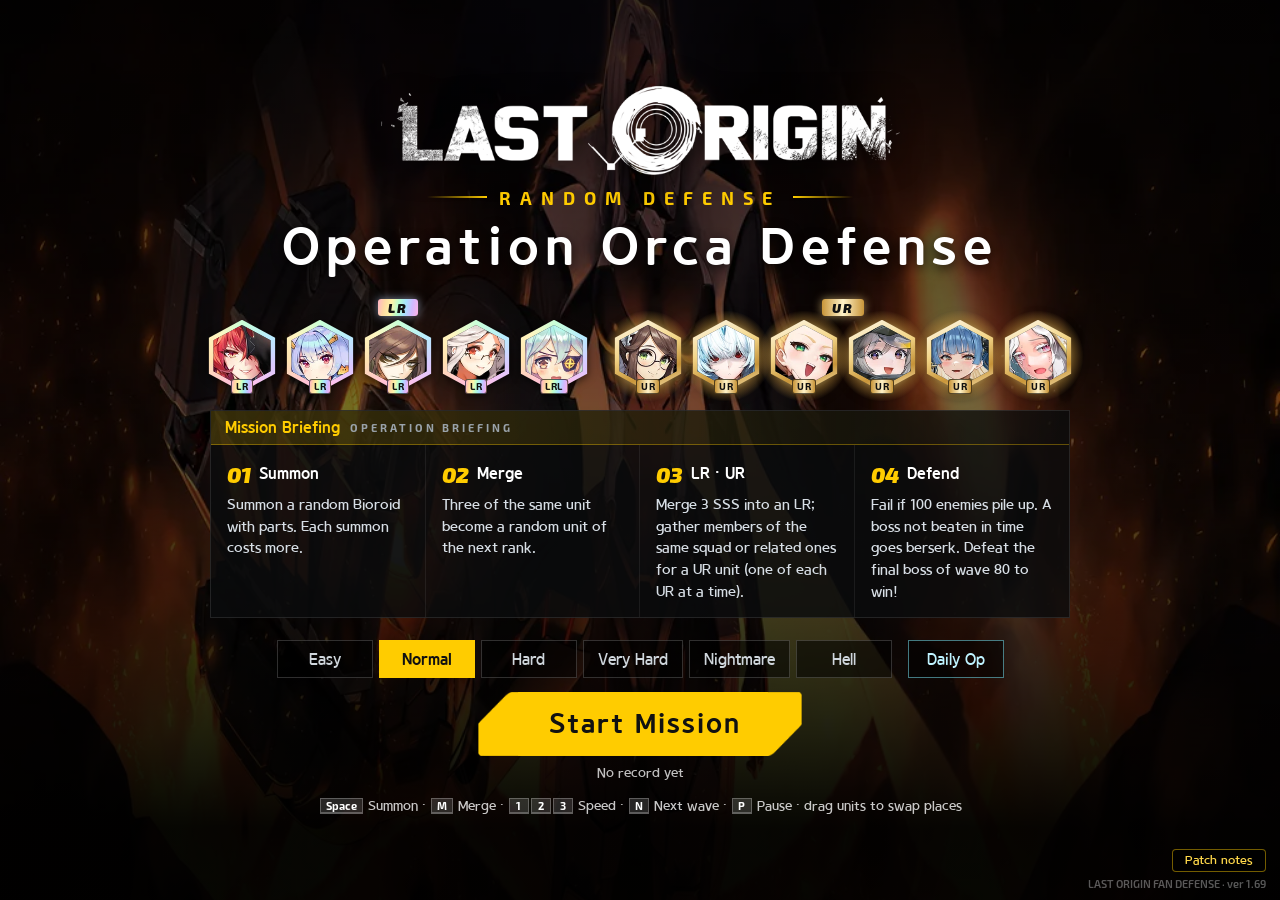
==== commit 286bb3bb: "Version 1.69: hell starting SS pick, Labiata 권여, one commander Co-Authored-By: Claude Opus 5.5 <nore" ====
--- a/index.html
+++ b/index.html
@@ -102,7 +102,7 @@
   <div class="best" id="bestRec"></div>
   <div class="keys"><kbd>Space</kbd> 소환 · <kbd>M</kbd> 합성 · <kbd>1</kbd><kbd>2</kbd><kbd>3</kbd> 속도 · <kbd>N</kbd> 다음 웨이브 · <kbd>P</kbd> 일시 정지 · 유닛을 드래그해 위치 교환</div>
   <button class="notesBtn" id="btnNotes">패치 노트</button>
-  <div class="ver">LAST ORIGIN FAN DEFENSE · ver 1.68</div>
+  <div class="ver">LAST ORIGIN FAN DEFENSE · ver 1.69</div>
 </div>
 
 <div id="pickOv" hidden role="dialog" aria-modal="true" aria-labelledby="pickTitle">
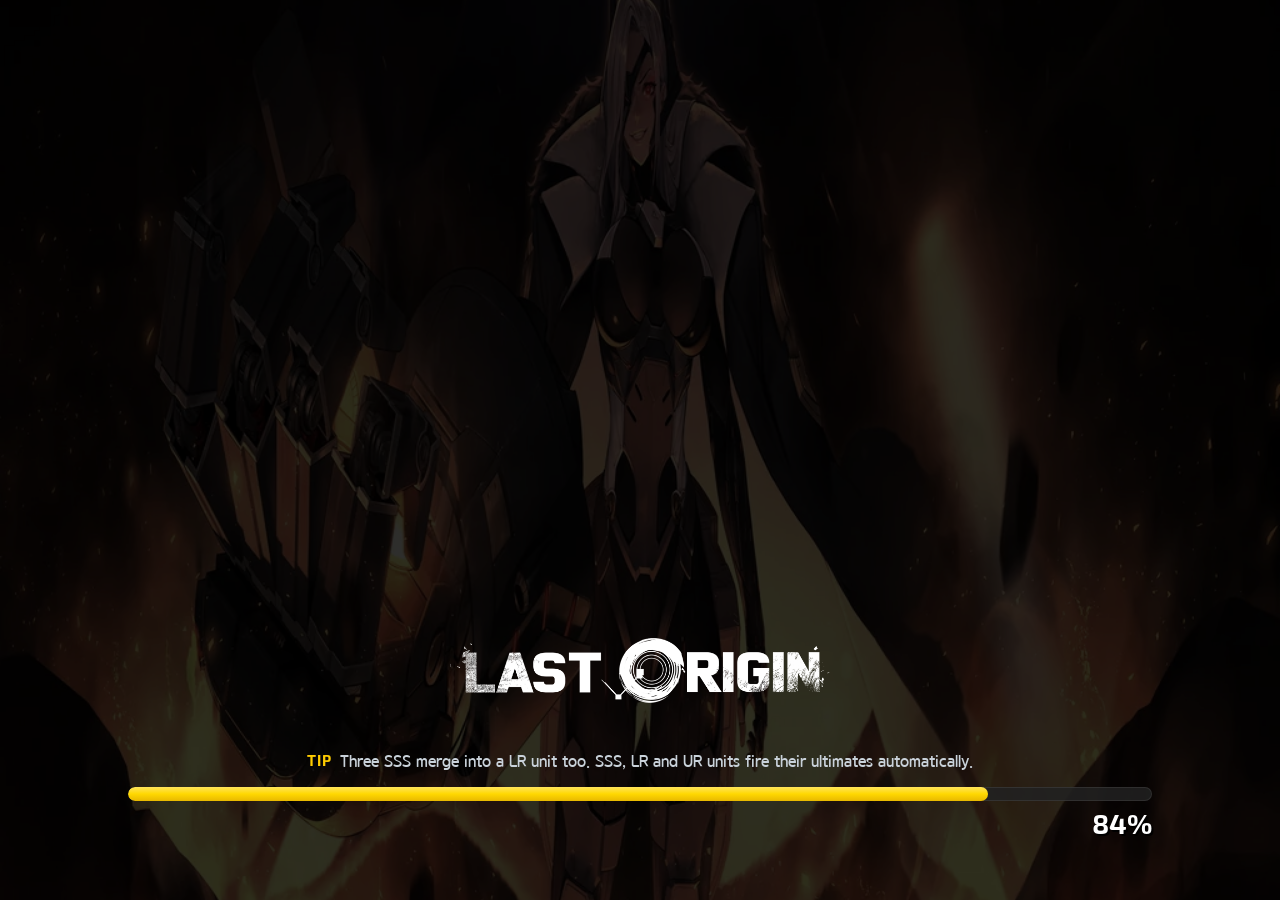
==== commit 934d92b1: "Patch notes: prev / next on the close button's row Co-Authored-By: Claude Opus 5.5 <noreply@anthropi" ====
--- a/index.html
+++ b/index.html
@@ -117,7 +117,7 @@
   <div class="dlg notes">
     <h4 id="notesTitle">패치 노트</h4>
     <div class="nlist" id="notesList"></div>
-    <div class="row"><button class="btn d" id="notesClose">닫기</button></div>
+    <div class="row nrow"><button class="nside" id="notesPrev" aria-label="이전">◀</button><button class="btn d" id="notesClose">닫기</button><button class="nside" id="notesNext" aria-label="다음">▶</button></div>
   </div>
 </div>
 
--- a/css/game.css
+++ b/css/game.css
@@ -894,3 +894,17 @@
 .pickdlg .pick .hx { width: 64px; height: 64px; }
 .pickdlg .pick b { font-size: 15px; color: #ffcf80; }
 .pickdlg .pick small { font-size: 11px; color: #aaa; line-height: 1.3; }
+/* patch notes: one version per page; ◀ ▶ beside 닫기, a swipe, and a slide between versions */
+.dlg.notes .nlist { overflow-x: hidden; touch-action: pan-y; }
+.dlg.notes .nrow { align-items: center; flex-wrap: nowrap; gap: 12px; }
+.dlg.notes .nside { flex: none; width: 48px; height: 44px; font-size: 20px; color: #ffd84a; background: rgba(0, 0, 0, 0.5); border: 1px solid rgba(255, 204, 0, 0.45); border-radius: 6px; cursor: pointer; }
+.dlg.notes .nside:disabled { opacity: 0.25; cursor: default; }
+.dlg.notes section.in-r { animation: noteInR 0.25s ease-out; }
+.dlg.notes section.in-l { animation: noteInL 0.25s ease-out; }
+@keyframes noteInR { from { transform: translateX(40%); opacity: 0; } }
+@keyframes noteInL { from { transform: translateX(-40%); opacity: 0; } }
+/* phones / portrait: the title scrolls, so the notes button sits in the flow (under the record line) instead of
+   fixed in the corner, where it covered 작전 개시 */
+@media (max-width: 720px), (orientation: portrait) {
+  #title .notesBtn { position: relative; right: auto; bottom: auto; display: block; margin: 10px auto 0; padding: 8px 18px; font-size: 14px; }
+}
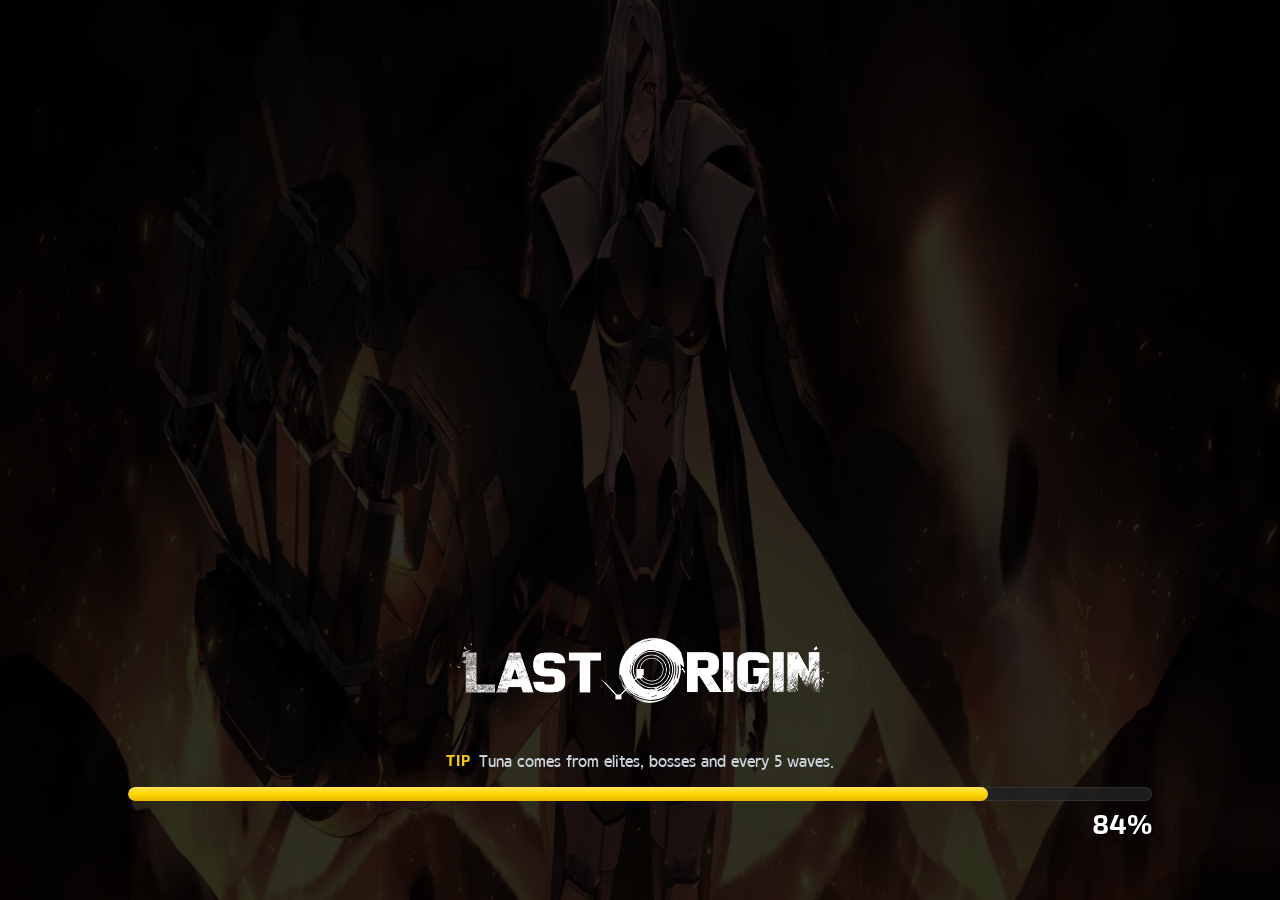
==== commit f4707b5b: "Version 1.70: patch notes history with prev / next Co-Authored-By: Claude Opus 5.5 <noreply@anthropi" ====
--- a/index.html
+++ b/index.html
@@ -102,7 +102,7 @@
   <div class="best" id="bestRec"></div>
   <div class="keys"><kbd>Space</kbd> 소환 · <kbd>M</kbd> 합성 · <kbd>1</kbd><kbd>2</kbd><kbd>3</kbd> 속도 · <kbd>N</kbd> 다음 웨이브 · <kbd>P</kbd> 일시 정지 · 유닛을 드래그해 위치 교환</div>
   <button class="notesBtn" id="btnNotes">패치 노트</button>
-  <div class="ver">LAST ORIGIN FAN DEFENSE · ver 1.69</div>
+  <div class="ver">LAST ORIGIN FAN DEFENSE · ver 1.70</div>
 </div>
 
 <div id="pickOv" hidden role="dialog" aria-modal="true" aria-labelledby="pickTitle">
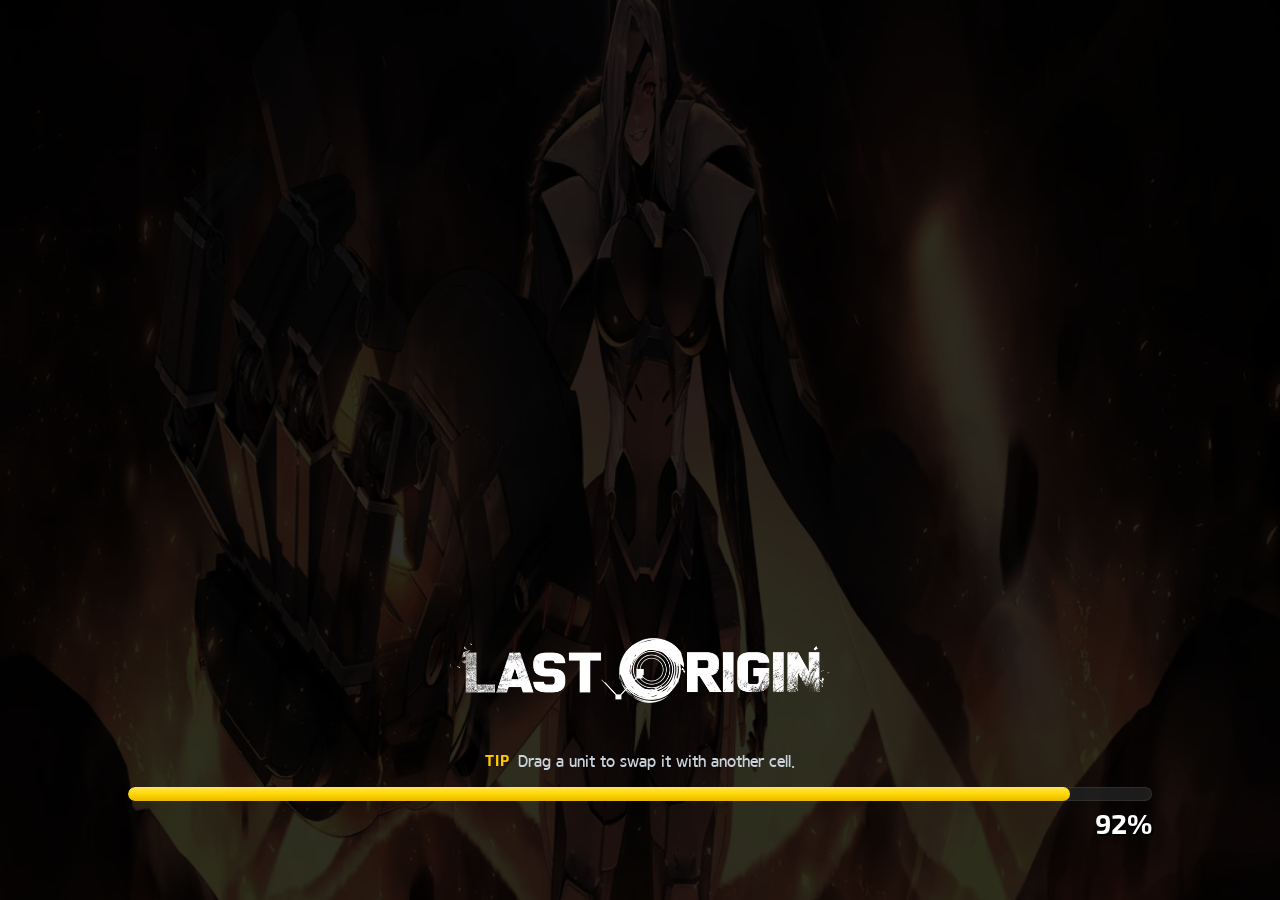
==== commit 98da894d: "Version 1.71: tuna shop, Labiata vs bosses Co-Authored-By: Claude Opus 5.5 <noreply@anthropic.com>" ====
--- a/index.html
+++ b/index.html
@@ -102,7 +102,7 @@
   <div class="best" id="bestRec"></div>
   <div class="keys"><kbd>Space</kbd> 소환 · <kbd>M</kbd> 합성 · <kbd>1</kbd><kbd>2</kbd><kbd>3</kbd> 속도 · <kbd>N</kbd> 다음 웨이브 · <kbd>P</kbd> 일시 정지 · 유닛을 드래그해 위치 교환</div>
   <button class="notesBtn" id="btnNotes">패치 노트</button>
-  <div class="ver">LAST ORIGIN FAN DEFENSE · ver 1.70</div>
+  <div class="ver">LAST ORIGIN FAN DEFENSE · ver 1.71</div>
 </div>
 
 <div id="pickOv" hidden role="dialog" aria-modal="true" aria-labelledby="pickTitle">
--- a/css/game.css
+++ b/css/game.css
@@ -908,3 +908,21 @@
 @media (max-width: 720px), (orientation: portrait) {
   #title .notesBtn { position: relative; right: auto; bottom: auto; display: block; margin: 10px auto 0; padding: 8px 18px; font-size: 14px; }
 }
+
+/* tuna shop (in the 도박 window): the same cards as the gamble's */
+.shop { margin-top: 16px; padding-top: 12px; border-top: 1px solid rgba(255, 255, 255, 0.12); }
+.shop .shead { display: flex; align-items: baseline; flex-wrap: wrap; gap: 4px 12px; margin-bottom: 10px; }
+.shop .shead b { font-size: 17px; color: #7ff0ff; }
+.shop .shead span { font-size: 12px; color: var(--mut); }
+.shop .scards { grid-template-columns: repeat(auto-fill, minmax(112px, 1fr)); gap: 8px; }
+.shop .card { padding-top: 10px; gap: 4px; }
+.shop .card b { font-size: 13px; line-height: 1.2; min-height: 2.4em; display: flex; align-items: center; text-align: center; }
+.shop .card .hx { width: 56px; height: 56px; }
+.shop .card .q { width: 56px; height: 56px; display: grid; place-items: center; font: 900 34px/1 var(--en); color: var(--c); border: 2px solid var(--c); border-radius: 50%; }
+.shop .card .eff { margin: 0; font-size: 11px; }
+.shop .card .cost { font-size: 14px; padding: 6px 0; }
+@media (max-width: 720px) {
+  .shop .scards { grid-template-columns: repeat(auto-fill, minmax(76px, 1fr)); gap: 6px; }
+  .shop .card .hx, .shop .card .q { width: 42px; height: 42px; } .shop .card .q { font-size: 26px; }
+  .shop .card b { font-size: 11px; } .shop .card .cost { font-size: 12px; padding: 4px 0; }
+}
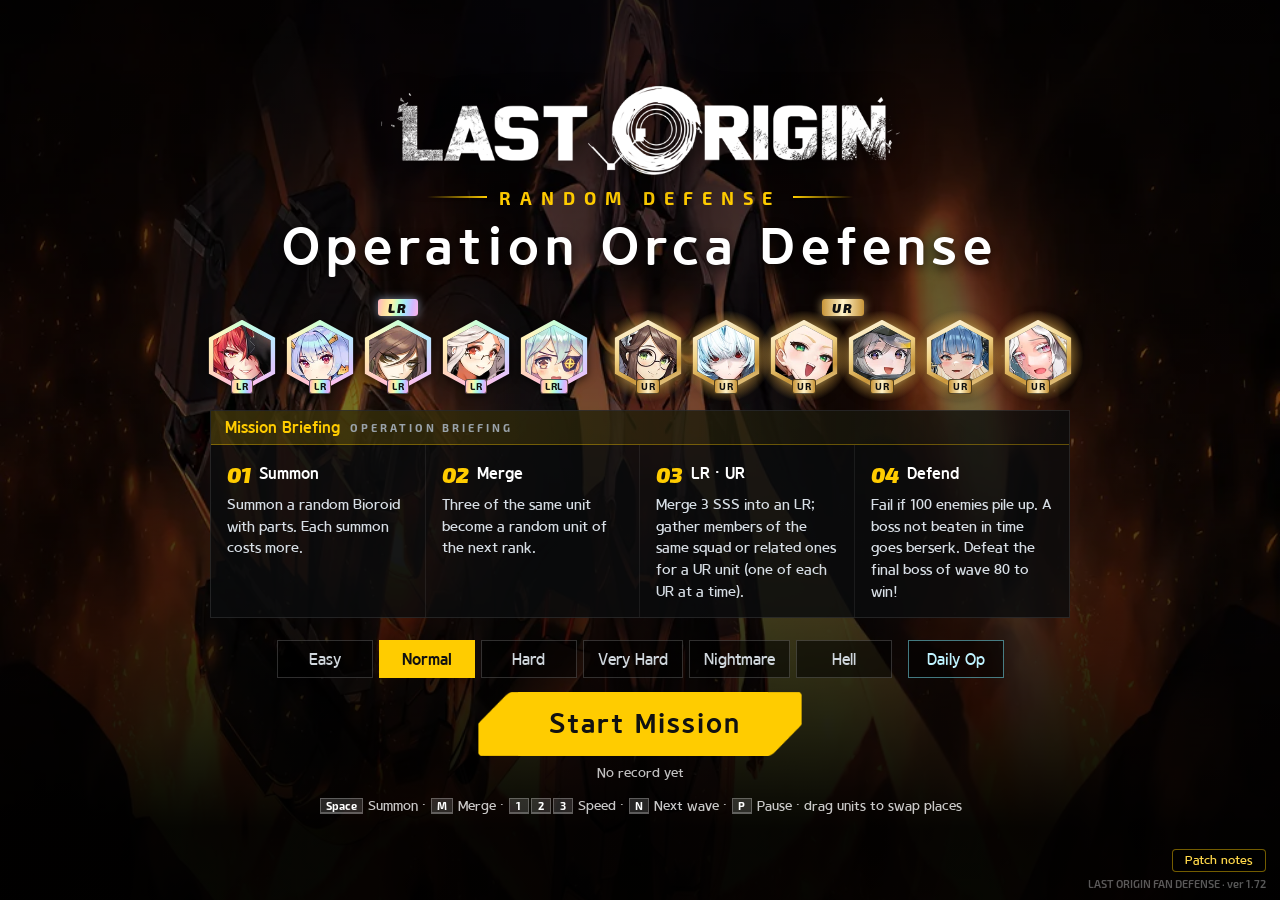
==== commit 1494911a: "Version 1.72: nightmare / hell eased, weak units buffed Co-Authored-By: Claude Opus 5.5 <noreply@ant" ====
--- a/index.html
+++ b/index.html
@@ -102,7 +102,7 @@
   <div class="best" id="bestRec"></div>
   <div class="keys"><kbd>Space</kbd> 소환 · <kbd>M</kbd> 합성 · <kbd>1</kbd><kbd>2</kbd><kbd>3</kbd> 속도 · <kbd>N</kbd> 다음 웨이브 · <kbd>P</kbd> 일시 정지 · 유닛을 드래그해 위치 교환</div>
   <button class="notesBtn" id="btnNotes">패치 노트</button>
-  <div class="ver">LAST ORIGIN FAN DEFENSE · ver 1.71</div>
+  <div class="ver">LAST ORIGIN FAN DEFENSE · ver 1.72</div>
 </div>
 
 <div id="pickOv" hidden role="dialog" aria-modal="true" aria-labelledby="pickTitle">
